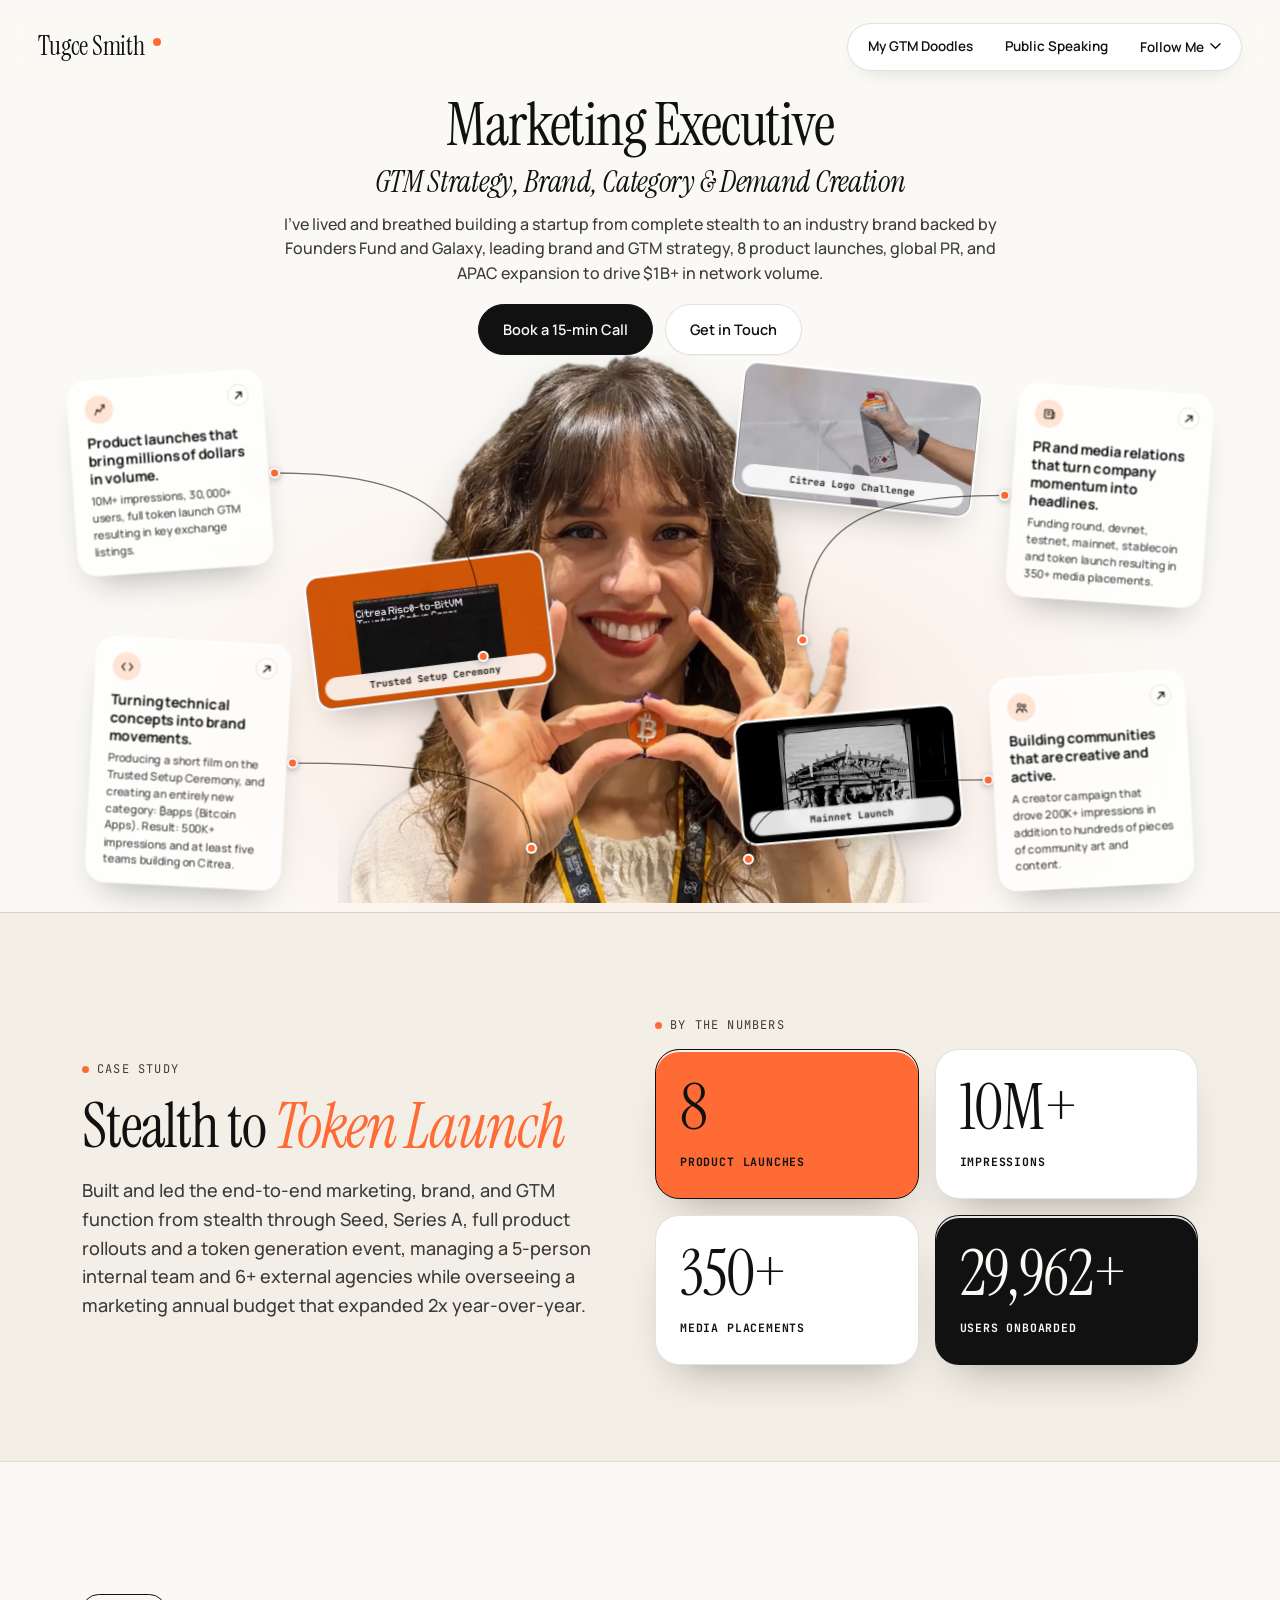
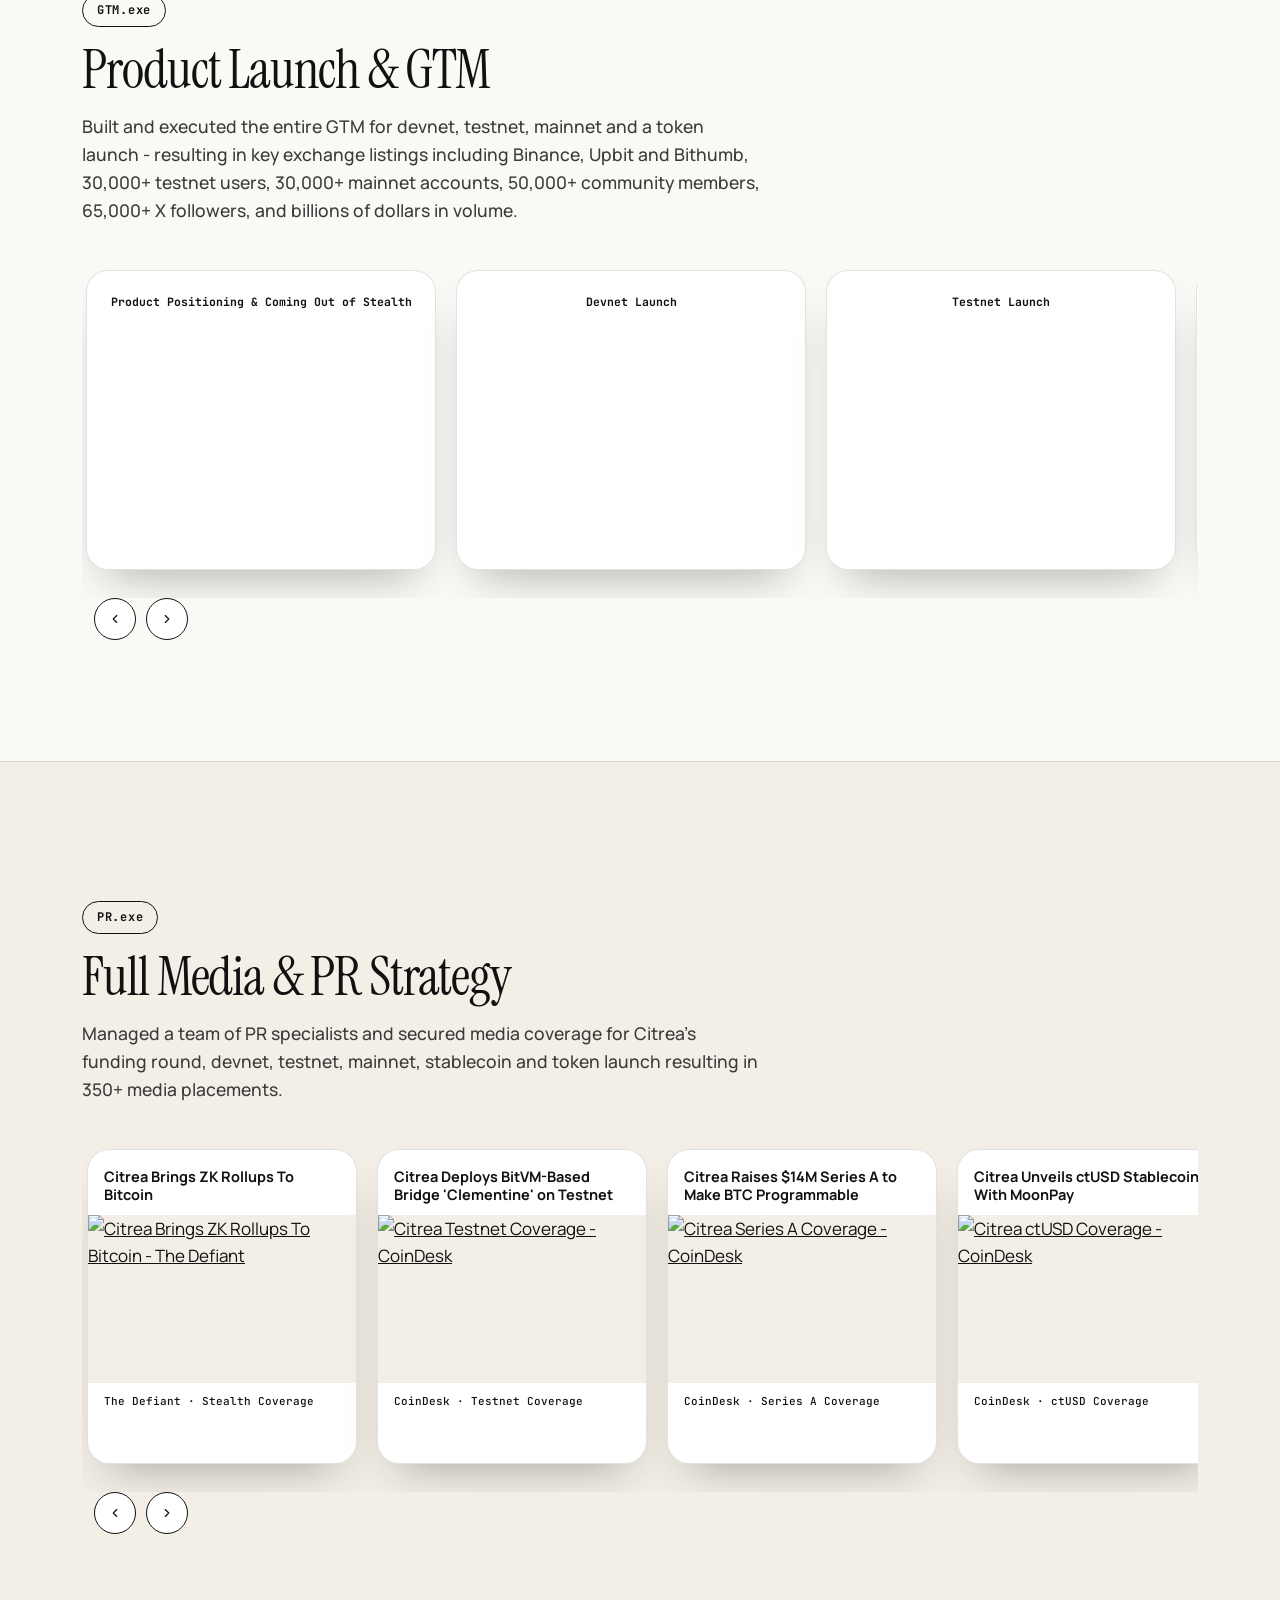
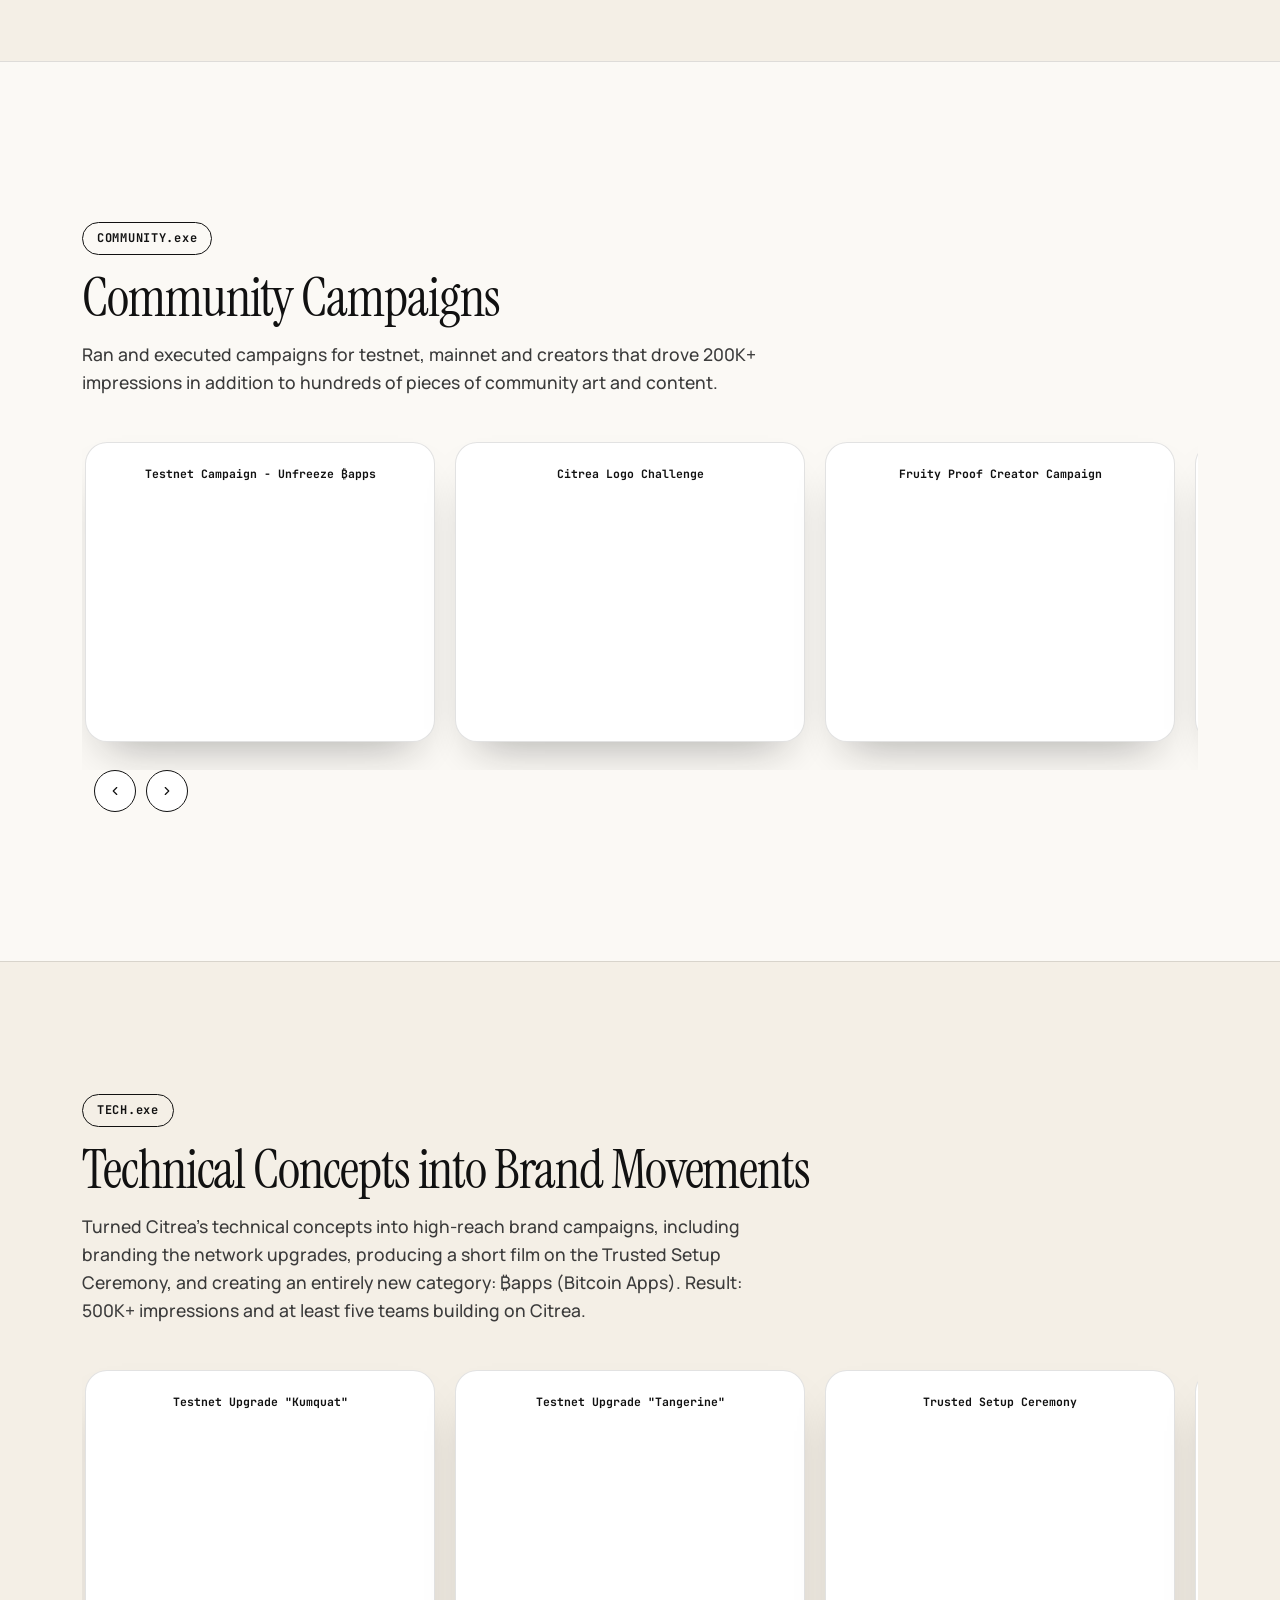
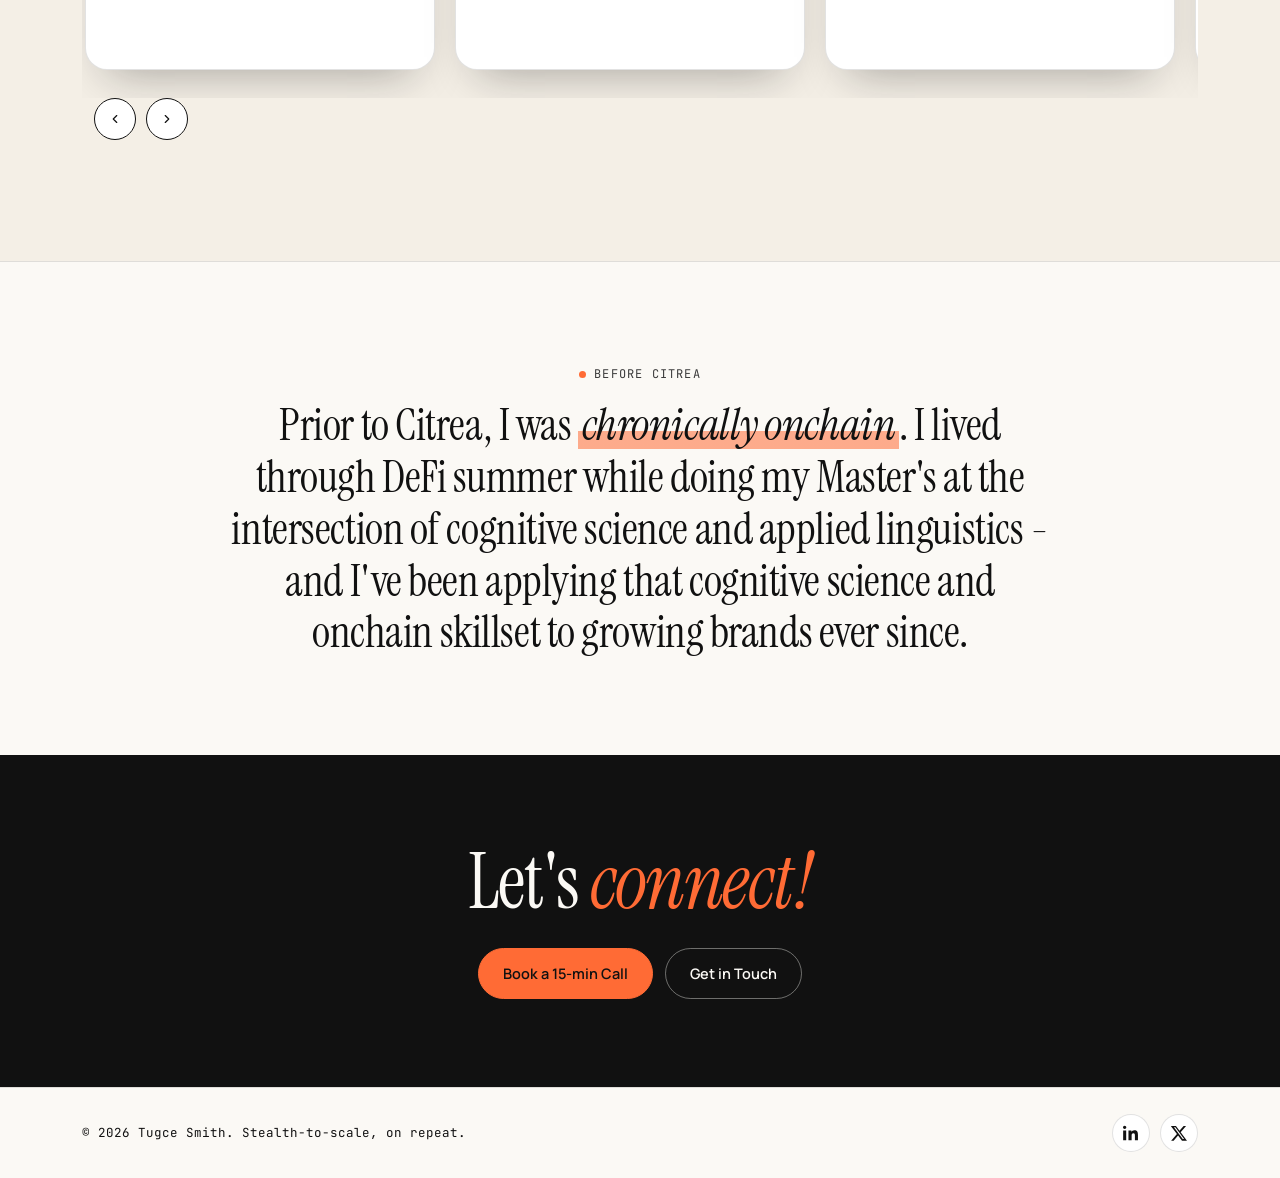
==== index.html @ b4c1a8a0 "Publish portfolio site" ====
<!DOCTYPE html>
<html lang="en" class="snap">
<head>
<meta charset="UTF-8">
<meta name="viewport" content="width=device-width, initial-scale=1.0">
<title>Tugce Smith - Stealth-to-Scale Marketing Executive</title>
<meta name="description" content="Tugce Smith - full-stack marketing executive. GTM, PR, community and content strategy from stealth to token launch.">
<style>
/* ============================================================
   TUGCE SMITH - EDITORIAL v6
   Cream base, black ink, orange accent. Serif display, glass cards.
   ============================================================ */
@import url('https://fonts.googleapis.com/css2?family=Instrument+Serif:ital@0;1&family=Manrope:wght@400;500;600;700;800&family=JetBrains+Mono:wght@400;500;700&display=swap');

:root{
  --cream:#FBF9F5; --sand:#F4EFE6; --paper:#FFFFFF; --ink:#111111; --soft:#3B3B3B;
  --orange:#FF6B35; --peach:#FFE3D3; --hair:rgba(17,17,17,.12);
  --serif:'Instrument Serif','Times New Roman',Georgia,serif;
  --body:'Manrope',sans-serif; --mono:'JetBrains Mono',monospace;
  --ease:cubic-bezier(.22,1,.36,1);
  --glass:rgba(255,255,255,.72);
  --float:0 24px 44px -22px rgba(17,17,17,.35), 0 2px 0 rgba(255,255,255,.9) inset;
  --max:1180px;
}
*,*::before,*::after{ box-sizing:border-box; min-width:0; }
html{ scroll-behavior:smooth; overflow-x:clip; scroll-padding-top:60px; }
html.snap{ scroll-snap-type:y mandatory; }
@media (prefers-reduced-motion:reduce){ html{ scroll-behavior:auto; } html.snap{ scroll-snap-type:none; } }
body{ margin:0; background:var(--cream); color:var(--ink); font-family:var(--body); font-size:17px; line-height:1.6; -webkit-font-smoothing:antialiased; overflow-x:clip; }
img{ max-width:100%; display:block; }
a{ color:inherit; }
.wrap{ max-width:var(--max); margin:0 auto; padding:0 32px; width:100%; }
h1,h2,h3{ font-family:var(--serif); font-weight:400; line-height:1.02; margin:0 0 .4em; letter-spacing:-.02em; }
h2 em, h1 em, h3 em{ font-style:italic; }
.eyebrow{ font-family:var(--mono); font-size:12px; letter-spacing:.1em; text-transform:uppercase; display:inline-flex; align-items:center; gap:8px; margin-bottom:16px; color:var(--soft); }
.eyebrow::before{ content:''; width:7px; height:7px; border-radius:50%; background:var(--orange); }

/* buttons */
.btn{ font-family:var(--body); font-size:14.5px; font-weight:600; text-decoration:none; display:inline-flex; align-items:center; gap:10px; padding:13px 24px; border-radius:100px; border:1px solid var(--ink); cursor:pointer; white-space:nowrap; transition:transform .3s var(--ease), box-shadow .3s var(--ease), background .2s; }
.btn-primary{ background:var(--ink); color:var(--cream); }
.btn-ghost{ background:var(--paper); color:var(--ink); border-color:var(--hair); box-shadow:0 1px 0 rgba(17,17,17,.04); }
.btn:hover{ transform:translateY(-3px); box-shadow:0 14px 24px -12px rgba(17,17,17,.4); }
.btn-primary:hover{ background:var(--orange); color:var(--ink); border-color:var(--ink); }
.btn-row{ display:flex; gap:12px; flex-wrap:wrap; }

/* header */
header.site-header{ position:sticky; top:0; z-index:60; background:rgba(251,249,245,.82); backdrop-filter:blur(14px); -webkit-backdrop-filter:blur(14px); }
.nav{ display:flex; align-items:center; justify-content:space-between; padding:12px 3vw; max-width:none; margin:0 auto; }
.logo{ font-family:var(--serif); font-size:26px; text-decoration:none; letter-spacing:-.01em; display:inline-flex; align-items:center; gap:8px; }
.logo::after{ content:''; width:8px; height:8px; border-radius:50%; background:var(--orange); margin-top:-10px; }
.nav-menu{ display:flex; align-items:center; background:var(--paper); border:1px solid var(--hair); border-radius:100px; padding:4px; box-shadow:0 8px 24px -16px rgba(17,17,17,.3); }
.nav-links{ display:flex; align-items:center; }
.nav-links a, .follow-btn{ font-family:var(--body); font-size:13.5px; font-weight:600; text-decoration:none; color:var(--ink); padding:8px 16px; border-radius:100px; border:0; background:none; white-space:nowrap; cursor:pointer; transition:background .2s; }
.nav-links a:hover, .follow-btn:hover{ background:var(--sand); }
.nav-links a.current{ background:var(--ink); color:var(--cream); }
.follow-wrap{ position:relative; }
.follow-btn{ display:flex; align-items:center; gap:6px; }
.follow-btn svg{ width:11px; height:11px; transition:transform .2s; }
.follow-wrap.open .follow-btn svg{ transform:rotate(180deg); }
.follow-menu{ position:absolute; right:0; top:calc(100% + 12px); background:var(--paper); border:1px solid var(--hair); border-radius:18px; padding:8px; min-width:176px; box-shadow:var(--float); opacity:0; visibility:hidden; transform:translateY(-6px); transition:all .25s var(--ease); }
.follow-wrap.open .follow-menu{ opacity:1; visibility:visible; transform:none; }
.follow-menu a{ display:flex; align-items:center; gap:10px; padding:10px 12px; border-radius:10px; font-size:13.5px; font-weight:600; text-decoration:none; }
.follow-menu a:hover{ background:var(--sand); }
.burger{ display:none; background:none; border:none; cursor:pointer; padding:8px; }
.burger span{ display:block; width:22px; height:2px; background:var(--ink); margin:5px 0; border-radius:2px; }

/* ============================================================
   HERO
   ============================================================ */
.hero{ position:relative; min-height:calc(100vh - 60px); display:flex; flex-direction:column; scroll-snap-align:start; overflow:hidden;
  background:radial-gradient(60% 50% at 50% 78%, rgba(255,107,53,.13), transparent 70%), var(--cream); }
.hero-text{ text-align:center; padding:22px 32px 0; max-width:1100px; margin:0 auto; position:relative; z-index:6; }
.hero h1{ font-size:clamp(38px,4.7vw,66px); margin:0 0 4px; }
.hero h1 em{ display:block; font-style:italic; }
.hero p.bio{ font-size:16px; line-height:1.55; color:var(--soft); max-width:74ch; margin:12px auto 18px; font-weight:500; }
.hero .btn-row{ justify-content:center; }

.stage{ position:relative; flex:1; width:100%; margin:0 auto; height:calc(660px * var(--s, 1)); min-height:0; flex:none; }
.canvas{ position:absolute; left:50%; top:0; width:1440px; height:660px; margin-left:-720px; transform:scale(var(--s,1)); transform-origin:50% 0; }
.figure{ position:absolute; left:357px; top:0; width:726px; height:660px; z-index:3; }
.figure .crop{ position:absolute; inset:0; overflow:hidden; border-radius:0; }
.figure img.cutout{ position:absolute; left:0; top:0; width:100%; height:auto; max-width:none; filter:drop-shadow(0 18px 24px rgba(17,17,17,.16)); }
.lines{ position:absolute; inset:0; width:100%; height:100%; z-index:4; pointer-events:none; overflow:visible; }
.lines path{ fill:none; stroke:rgba(17,17,17,.6); stroke-width:1.6; stroke-dasharray:var(--len,1200); stroke-dashoffset:var(--len,1200); animation:drawLine 1.8s var(--ease) 1s forwards; }
.lines circle{ fill:var(--orange); stroke:#fff; stroke-width:2.5; opacity:0; animation:fadeIn .5s ease 2s forwards; filter:drop-shadow(0 2px 4px rgba(17,17,17,.3)); }
@keyframes drawLine{ to{ stroke-dashoffset:0; } }
@keyframes fadeIn{ to{ opacity:1; } }

/* feature cards */
.fcard{ position:absolute; z-index:5; width:236px; padding:18px 20px 18px; border-radius:24px; background:var(--glass); backdrop-filter:blur(14px); -webkit-backdrop-filter:blur(14px);
  border:1px solid rgba(255,255,255,.9); box-shadow:var(--float); text-decoration:none; color:var(--ink);
  transition:transform .45s var(--ease), box-shadow .3s var(--ease), background .3s; }
.fcard:hover{ transform:translateY(-6px) rotate(0deg) !important; background:#fff; box-shadow:0 30px 50px -22px rgba(17,17,17,.45); }
.fcard .ficon{ width:34px; height:34px; border-radius:50%; background:var(--peach); display:flex; align-items:center; justify-content:center; margin-bottom:12px; }
.fcard .ficon svg{ width:17px; height:17px; }
.fcard h3{ font-family:var(--body); font-size:17px; font-weight:700; line-height:1.28; letter-spacing:-.01em; margin:0 0 6px; }
.fcard p{ font-size:13.5px; line-height:1.5; color:var(--soft); margin:0; font-weight:500; }
.fcard .go{ position:absolute; top:16px; right:16px; width:26px; height:26px; border-radius:50%; border:1px solid var(--hair); display:flex; align-items:center; justify-content:center; transition:background .25s, transform .25s var(--ease); }
.fcard .go svg{ width:11px; height:11px; }
.fcard:hover .go{ background:var(--orange); transform:rotate(45deg); }
.fc1{ left:36px; top:24px; transform:rotate(-4deg); }
.fc2{ left:58px; bottom:20px; transform:rotate(3deg); }
.fc3{ right:36px; top:40px; transform:rotate(4deg); }
.fc4{ right:58px; bottom:20px; transform:rotate(-3deg); }
@keyframes bob{ 0%,100%{ translate:0 0; } 50%{ translate:0 -9px; } }

/* video cards around head */

.vcard{ position:absolute; z-index:6; width:290px; aspect-ratio:16/9; border-radius:18px; overflow:hidden; background:var(--ink);
  border:3px solid #fff; box-shadow:var(--float); }
.vcard video{ width:100%; height:100%; object-fit:cover; display:block; }
.vcard .vlabel{ position:absolute; left:8px; right:8px; bottom:8px; font-family:var(--mono); font-size:11.5px; font-weight:700; letter-spacing:.02em; background:rgba(255,255,255,.88); backdrop-filter:blur(6px); color:var(--ink); padding:5px 9px; border-radius:100px; text-align:center; white-space:nowrap; overflow:hidden; text-overflow:ellipsis; }
.vcard.empty{ background:linear-gradient(150deg,#2a2a2a,#111); }
.vcard.empty::before{ content:''; position:absolute; left:50%; top:42%; width:38px; height:38px; margin:-19px 0 0 -19px; border-radius:50%; border:1.5px solid rgba(255,255,255,.7); background:rgba(255,255,255,.08); }
.vcard.empty::after{ content:''; position:absolute; left:50%; top:42%; margin:-7px 0 0 -4px; border-left:11px solid #fff; border-top:7px solid transparent; border-bottom:7px solid transparent; }
.v1{ left:-35px; top:250px; transform:rotate(-7deg); }
.v2{ left:480px; top:20px; transform:rotate(6deg); }
.v3{ left:480px; top:430px; transform:rotate(-5deg); width:268px; }

.badge{ position:absolute; right:-2%; top:-14%; width:104px; height:104px; z-index:4; animation:spin 26s linear infinite; }
.badge text{ font-family:var(--mono); font-size:9.6px; font-weight:700; letter-spacing:.18em; fill:var(--ink); }
@keyframes spin{ to{ transform:rotate(360deg); } }

.scroll-cue{ position:absolute; bottom:14px; left:50%; transform:translateX(-50%); z-index:8; display:flex; flex-direction:column; align-items:center; gap:2px; pointer-events:none; }
.scroll-cue svg{ width:18px; height:18px; display:block; }
.scroll-cue svg path{ stroke:var(--ink); stroke-width:2.5; }
.scroll-cue svg:nth-child(1){ animation:chev 1.6s ease-in-out infinite; }
.scroll-cue svg:nth-child(2){ animation:chev 1.6s ease-in-out .2s infinite; margin-top:-10px; }
@keyframes chev{ 0%{ opacity:.15; transform:translateY(-3px); } 40%{ opacity:1; transform:none; } 100%{ opacity:.15; transform:translateY(3px); } }
.hero .scroll-cue{ display:none; }

/* ============================================================
   CASE STUDY + NUMBERS
   ============================================================ */
.case-intro{ position:relative; padding:96px 0; background:var(--sand); scroll-snap-align:start; border-top:1px solid var(--hair); }
.case-grid{ display:grid; grid-template-columns:1fr 1.05fr; gap:56px; align-items:center; }
.case-intro h2{ font-size:clamp(36px,4.8vw,64px); margin-bottom:18px; }
.case-intro h2 em{ color:var(--orange); }
.case-intro p{ font-size:18px; font-weight:500; max-width:52ch; margin:0; color:var(--soft); }
.numbers .eyebrow{ margin-bottom:14px; }
.stat-row{ display:grid; grid-template-columns:1fr 1fr; gap:16px; }
.stat-card{ border-radius:24px; padding:26px 24px; background:var(--paper); border:1px solid var(--hair); box-shadow:var(--float); min-height:150px; display:flex; flex-direction:column; justify-content:space-between; transition:transform .4s var(--ease); }
.stat-card:hover{ transform:translateY(-5px); }
.stat-card:nth-child(1){ background:var(--orange); border-color:var(--ink); }
.stat-card:nth-child(4){ background:var(--ink); color:var(--cream); }
.stat-number{ font-family:var(--serif); font-size:clamp(46px,5vw,68px); line-height:1; letter-spacing:-.02em; }
.stat-label{ font-family:var(--mono); font-size:11.5px; font-weight:700; letter-spacing:.07em; text-transform:uppercase; }

/* ============================================================
   SKILL SECTIONS
   ============================================================ */
.skill-section{ position:relative; padding:88px 0 76px; min-height:100vh; display:flex; align-items:center; scroll-snap-align:start; border-top:1px solid var(--hair); }
.skill-section.alt{ background:var(--sand); }
.skill-inner{ display:flex; flex-direction:column; gap:28px; width:100%; align-items:stretch; }
.skill-text{ max-width:760px; }
.stage-tag{ display:inline-block; font-family:var(--mono); font-size:12px; font-weight:700; letter-spacing:.06em; border:1px solid var(--ink); padding:6px 14px; border-radius:100px; margin-bottom:16px; }
.skill-text h3{ font-size:clamp(32px,4.2vw,54px); margin-bottom:14px; }
.skill-text p{ font-size:17.5px; font-weight:500; color:var(--soft); max-width:62ch; margin:0; }

.carousel-wrap{ width:100%; position:relative; }
.carousel{ display:flex; gap:20px; overflow-x:auto; scroll-snap-type:x mandatory; scroll-padding-left:12px; padding:18px 12px 28px; scrollbar-width:none; -ms-overflow-style:none; }
.carousel::-webkit-scrollbar{ display:none; }
.carousel-card{ position:relative; scroll-snap-align:start; flex:0 0 220px; border-radius:22px; background:var(--paper); border:1px solid var(--hair); box-shadow:var(--float); overflow:visible; transition:transform .45s var(--ease), box-shadow .3s; }
.carousel-card:hover{ transform:translateY(-6px); box-shadow:0 30px 50px -22px rgba(17,17,17,.4); }
.tweet-carousel{ align-items:flex-start; }
.tweet-card{ flex:0 0 350px; padding:10px; min-height:300px; }
.tweet-card .twitter-tweet{ margin:0 !important; }
.tweet-card .carousel-caption{ padding:12px 6px 10px; text-align:center; font-weight:700; }
.press-card{ flex:0 0 270px; display:flex; flex-direction:column; overflow:hidden; }
.press-card .carousel-caption{ padding:18px 16px 10px; font-weight:700; font-family:var(--body); font-size:14.5px; line-height:1.3; }
.press-media{ display:block; aspect-ratio:16/10; overflow:hidden; background:var(--sand); }
.press-media img{ width:100%; height:100%; object-fit:cover; transition:transform .5s var(--ease); }
.press-card:hover .press-media img{ transform:scale(1.06); }
.press-source{ padding:10px 16px 16px; font-family:var(--mono); font-size:11px; font-weight:500; }
.carousel-media{ position:relative; aspect-ratio:1/1; overflow:hidden; background:var(--ink); }
.carousel-media video{ width:100%; height:100%; object-fit:cover; display:block; }
.carousel-caption{ padding:16px 14px 8px; font-family:var(--mono); font-size:11.5px; font-weight:700; }
.video-wide{ flex:0 0 350px; padding:10px; }
.video-wide .carousel-media{ aspect-ratio:16/9; border-radius:14px; }
.carousel-nav{ display:flex; gap:10px; padding-left:12px; }
.carousel-nav button{ width:42px; height:42px; border-radius:50%; border:1px solid var(--ink); background:var(--paper); color:var(--ink); cursor:pointer; display:flex; align-items:center; justify-content:center; transition:background .2s, transform .3s var(--ease); }
.carousel-nav button:hover{ background:var(--ink); color:var(--cream); transform:translateY(-2px); }

/* pullquote + CTA */
.pullquote{ padding:96px 0; scroll-snap-align:start; text-align:center; border-top:1px solid var(--hair); }
.pullquote .wrap{ max-width:900px; }
.pullquote p{ font-family:var(--serif); font-size:clamp(26px,3.6vw,44px); line-height:1.18; margin:0; letter-spacing:-.01em; }
.pullquote .highlight{ font-style:italic; background:linear-gradient(transparent 60%, rgba(255,107,53,.55) 60%, rgba(255,107,53,.55) 92%, transparent 92%); padding:0 .08em; }
.final-cta{ background:var(--ink); color:var(--cream); text-align:center; padding:88px 0; scroll-snap-align:start; }
.final-cta h2{ font-size:clamp(40px,6vw,84px); margin-bottom:26px; }
.final-cta h2 em{ color:var(--orange); }
.final-cta .btn-row{ justify-content:center; }
.final-cta .btn-primary{ background:var(--orange); color:var(--ink); border-color:var(--orange); }
.final-cta .btn-primary:hover{ background:var(--cream); }
.final-cta .btn-ghost{ background:transparent; color:var(--cream); border-color:rgba(251,249,245,.4); }
footer{ padding:26px 0; background:var(--cream); border-top:1px solid var(--hair); }
.footer-row{ display:flex; justify-content:space-between; align-items:center; flex-wrap:wrap; gap:12px; }
.footer-row span{ font-family:var(--mono); font-size:12.5px; }
.footer-socials{ display:flex; gap:10px; }
.footer-socials a{ width:38px; height:38px; display:flex; align-items:center; justify-content:center; border:1px solid var(--hair); border-radius:50%; background:var(--paper); transition:background .2s, transform .3s var(--ease); }
.footer-socials a:hover{ background:var(--orange); transform:translateY(-3px); }
.footer-socials svg{ width:16px; height:16px; fill:currentColor; }

/* subpages */
.page-hero{ padding:56px 0 24px; text-align:center; background:radial-gradient(50% 90% at 50% 0%, rgba(255,107,53,.12), transparent 70%); }
.page-hero h1{ font-size:clamp(44px,7vw,92px); margin-bottom:10px; }
.page-hero h1 em{ color:var(--orange); }
.page-hero p{ max-width:54ch; margin:0 auto; font-size:17px; color:var(--soft); font-weight:500; }
.about-body{ padding:16px 0 56px; }
.about-body .intro{ font-size:16.5px; font-weight:500; max-width:68ch; margin:0 auto 22px; text-align:center; color:var(--soft); }
.about-body .btn-row{ justify-content:center; margin-top:6px; }
.doodle-grid{ display:grid; grid-template-columns:repeat(5,1fr); gap:20px; padding:20px 32px 36px; }
.doodle-card{ aspect-ratio:1/1; border-radius:24px; border:1.5px dashed rgba(17,17,17,.35); background:var(--glass); display:flex; flex-direction:column; align-items:center; justify-content:center; gap:12px; text-align:center; padding:14px; box-shadow:var(--float); transition:transform .45s var(--ease), background .3s; }
.doodle-card:nth-child(odd){ transform:rotate(-1.5deg); } .doodle-card:nth-child(even){ transform:rotate(1.5deg); }
.doodle-card:hover{ transform:translateY(-6px) rotate(0); background:#fff; }
.doodle-card svg{ width:34px; height:34px; padding:8px; box-sizing:content-box; background:var(--peach); border-radius:50%; }
.doodle-card span{ font-family:var(--mono); font-size:12px; font-weight:700; }

/* cursor */
@media (pointer:fine) and (prefers-reduced-motion:no-preference){ html, body, *{ cursor:none !important; } }
#btc-glow{ position:fixed; top:0; left:0; width:180px; height:180px; transform:translate(-50%,-50%); pointer-events:none; z-index:9998; opacity:0; background:radial-gradient(circle, rgba(255,107,53,.2) 0%, rgba(255,107,53,0) 70%); transition:opacity .4s; }
#btc-glow.active{ opacity:1; }
#btc-cursor{ position:fixed; top:0; left:0; width:32px; height:32px; transform:translate(-50%,-50%); pointer-events:none; z-index:9999; opacity:0; transition:opacity .2s; }
#btc-cursor.active{ opacity:1; }
.btc-cursor-scale{ width:100%; height:100%; transition:transform .15s; }
#btc-cursor.click .btc-cursor-scale{ transform:scale(.72); }
#btc-cursor.hover .btc-cursor-scale{ transform:scale(1.25); }
.btc-cursor-spin{ display:block; width:100%; height:100%; }
#btc-cursor.hover .btc-cursor-spin{ animation:spin 1.4s linear infinite; }

/* motion */
@keyframes rise{ from{ opacity:0; transform:translateY(24px); } to{ opacity:1; transform:none; } }
@keyframes pop{ from{ opacity:0; scale:.85; } to{ opacity:1; scale:1; } }
.hero h1{ animation:rise 1s var(--ease) .05s both; }
.hero p.bio{ animation:rise 1s var(--ease) .2s both; }
.hero .btn-row{ animation:rise 1s var(--ease) .35s both; }
.figure img.cutout{ animation:rise 1.2s var(--ease) .3s both; }
.fcard, .vcard{ animation:pop .9s var(--ease) both, bob 7s ease-in-out infinite; animation-delay:.9s, 1.8s; }
.fc2{ animation-delay:1.05s, 0s; } .fc3{ animation-delay:1.2s, 0s; } .fc4{ animation-delay:1.35s, 0s; }
.v1{ animation-delay:1.1s, 0s; } .v2{ animation-delay:1.3s, 0s; } .v3{ animation-delay:1.5s, 0s; }
[data-reveal]{ opacity:0; transform:translateY(28px); transition:opacity .9s var(--ease), transform .9s var(--ease); }
[data-reveal].in-view{ opacity:1; transform:none; }
.carousel-wrap .carousel-card{ opacity:0; translate:0 28px; transition:opacity .6s ease, translate .7s var(--ease), transform .45s var(--ease), box-shadow .3s; }
.carousel-wrap.in-view .carousel-card{ opacity:1; translate:0 0; }
.carousel-wrap.in-view .carousel-card:nth-child(2){ transition-delay:.1s; }
.carousel-wrap.in-view .carousel-card:nth-child(3){ transition-delay:.2s; }
.carousel-wrap.in-view .carousel-card:nth-child(4){ transition-delay:.3s; }
.stat-row .stat-card, .doodle-grid .doodle-card{ opacity:0; translate:0 26px; transition:opacity .6s, translate .7s var(--ease), transform .45s var(--ease), background .3s; }
.stat-row.in-view .stat-card, .doodle-grid.in-view .doodle-card{ opacity:1; translate:0 0; }
.stat-row.in-view .stat-card:nth-child(2), .doodle-grid.in-view .doodle-card:nth-child(2){ transition-delay:.1s; }
.stat-row.in-view .stat-card:nth-child(3), .doodle-grid.in-view .doodle-card:nth-child(3){ transition-delay:.2s; }
.stat-row.in-view .stat-card:nth-child(4), .doodle-grid.in-view .doodle-card:nth-child(4){ transition-delay:.3s; }
.doodle-grid.in-view .doodle-card:nth-child(5){ transition-delay:.4s; }
@media (prefers-reduced-motion:reduce){
  *,*::before,*::after{ animation:none !important; transition:none !important; }
  [data-reveal], .carousel-wrap .carousel-card, .stat-row .stat-card, .doodle-grid .doodle-card, .fcard, .vcard, .lines circle{ opacity:1; translate:none; }
  .lines path{ stroke-dashoffset:0; }
}

/* responsive */
@media (max-width:980px){
  .case-grid{ grid-template-columns:1fr; gap:36px; }
  .doodle-grid{ grid-template-columns:repeat(3,1fr); }
}
@media (max-width:1099px){
  .hero{ min-height:0; }
  .canvas{ position:static; display:contents; width:auto; height:auto; margin:0; transform:none; }
  .hero-text{ padding:22px 24px 0; }
  .stage{ display:grid; grid-template-columns:1fr 1fr; gap:12px; align-items:start; height:auto; padding:28px 4vw 0; max-width:760px; margin:0 auto; }
  .fcard{ position:relative; inset:auto !important; width:auto; transform:none !important; animation:none; opacity:1; padding:14px 15px; }
  .fcard .ficon{ width:28px; height:28px; margin-bottom:8px; } .fcard .ficon svg{ width:14px; height:14px; }
  .fcard h3{ font-size:14px; padding-right:30px; } .fcard p{ font-size:11.8px; }
  .fcard .go{ width:24px; height:24px; top:12px; right:12px; }
  .fc1{ grid-column:1; grid-row:1; } .fc3{ grid-column:2; grid-row:1; } .fc2{ grid-column:1; grid-row:2; } .fc4{ grid-column:2; grid-row:2; }
  .figure{ position:relative; left:auto; top:auto; grid-column:1 / -1; grid-row:3; justify-self:center; width:min(560px,88vw); height:auto; aspect-ratio:1.1/1; margin-top:64px; }
  .vcard{ width:34% !important; }
  .v1{ left:-12%; top:22%; } .v2{ left:auto; right:-12%; top:2%; } .v3{ left:auto; right:-6%; top:62%; }
  .fcard{ width:auto !important; }
  .lines{ inset:0; }
  .badge{ display:none; }
}
@media (max-width:720px){
  .nav-menu{ display:none; }
  .nav-menu.open{ display:flex; flex-direction:column; align-items:stretch; gap:4px; position:absolute; top:100%; left:16px; right:16px; border-radius:22px; padding:10px; }
  .nav-menu.open .nav-links{ flex-direction:column; align-items:stretch; }
  .nav-menu.open .follow-menu{ position:static; box-shadow:none; opacity:1; visibility:visible; transform:none; display:none; border:0; }
  .nav-menu.open .follow-wrap.open .follow-menu{ display:flex; flex-direction:column; }
  .burger{ display:block; }
  .nav{ padding:10px 20px; }
  .wrap{ padding:0 20px; }
  .hero-text{ padding:26px 20px 0; }
  .skill-section{ min-height:0; }
  .tweet-card, .video-wide{ flex-basis:min(310px,82vw); }
  .stage{ padding:24px 14px 0; gap:10px; }
  .fcard{ padding:12px 12px; border-radius:18px; } .fcard h3{ font-size:12.5px; padding-right:24px; } .fcard p{ font-size:10.5px; line-height:1.45; }
  .fcard .ficon{ display:none; } .fcard .go{ width:20px; height:20px; top:10px; right:10px; } .fcard .go svg{ width:9px; height:9px; }
  .vcard{ border-width:2px; border-radius:12px; } .vcard .vlabel{ font-size:8px; padding:3px 6px; left:5px; right:5px; bottom:5px; }
  .figure{ margin-top:70px; }
  .press-card{ flex-basis:min(250px,76vw); }
  .doodle-grid{ padding:18px 20px 30px; gap:16px; }
  .scroll-cue{ display:none; }
  .stat-row{ gap:12px; } .stat-card{ padding:20px 18px; min-height:130px; }
}
@media (max-width:480px){ .doodle-grid{ grid-template-columns:repeat(2,1fr); } }

/* ---- v10: headline, talks, doodles gallery ---- */
.hero h1 em{ font-size:.5em; line-height:1.15; margin-top:10px; letter-spacing:-.01em; }
.doodle-grid{ grid-template-columns:repeat(6,1fr); gap:20px; align-items:stretch; }
.doodle-card{ aspect-ratio:auto; min-height:130px; grid-column:span 3; }
.doodle-card.ph{ flex-direction:row; gap:14px; padding:18px; }
.doodle-card.has-img, .doodle-card.talk-card{ grid-column:span 2; }
.doodle-card.has-img{ padding:12px 12px 14px; border-style:solid; border-width:1px; border-color:var(--hair); background:var(--paper); text-decoration:none; color:var(--ink); justify-content:flex-start; gap:10px; }
.doodle-img{ width:100%; aspect-ratio:16/10; background:#fff; border-radius:14px; overflow:hidden; border:1px solid var(--hair); display:flex; align-items:center; justify-content:center; }
.doodle-img img{ width:100%; height:100%; object-fit:contain; }
.doodle-card.has-img span{ font-family:var(--body); font-size:14px; font-weight:700; }
.doodle-card.has-img:hover .doodle-img{ border-color:var(--ink); }
.doodle-card.talk-card{ align-items:flex-start; justify-content:flex-start; text-align:left; padding:22px 22px 20px; gap:8px; border-style:solid; border-width:1px; border-color:var(--hair); background:var(--paper); min-height:230px; }
.talk-meta{ font-family:var(--mono); font-size:11.5px; font-weight:700; letter-spacing:.06em; text-transform:uppercase; color:var(--soft); }
.talk-card h3{ font-family:var(--serif); font-size:34px; line-height:1.05; margin:0; }
.talk-title{ font-size:15px; font-weight:500; color:var(--soft); margin:0; line-height:1.4; }
.talk-links{ display:flex; flex-wrap:wrap; gap:8px; margin-top:auto; padding-top:10px; }
.pill{ display:inline-flex; align-items:center; gap:7px; font-family:var(--body); font-size:13px; font-weight:600; text-decoration:none; color:var(--ink); background:var(--peach); border:1px solid var(--ink); border-radius:100px; padding:8px 14px; transition:background .2s, transform .3s var(--ease); }
.pill svg{ width:10px; height:10px; }
.pill:hover{ background:var(--orange); transform:translateY(-2px); }
.doodle-card.talk-card, .doodle-card.has-img, .doodle-card.ph{ transform:none; }
.doodle-card.has-img:hover, .doodle-card.talk-card:hover, .doodle-card.ph:hover{ transform:translateY(-5px); }
.doodle-card.has-img, .doodle-card.talk-card{ cursor:pointer; }
.doodle-card.talk-card{ cursor:default; }
.lightbox{ position:fixed; inset:0; z-index:200; background:rgba(17,17,17,.9); display:flex; align-items:center; justify-content:center; padding:4vh 3vw; }
.lightbox[hidden]{ display:none; }
.lb-scroll{ max-width:100%; max-height:100%; overflow:auto; border-radius:14px; background:#fff; }
.lb-scroll img{ display:block; max-width:94vw; max-height:88vh; width:auto; height:auto; cursor:zoom-in; }
.lb-scroll img.zoom{ max-width:none; max-height:none; width:200vw; cursor:zoom-out; }
.lb-close{ position:absolute; top:14px; right:18px; width:44px; height:44px; border-radius:50%; border:1px solid rgba(255,255,255,.5); background:rgba(255,255,255,.1); color:#fff; font-size:28px; line-height:1; cursor:pointer; }
@media (max-width:980px){
  .doodle-grid{ grid-template-columns:repeat(2,1fr); }
  .doodle-card.has-img, .doodle-card.talk-card{ grid-column:span 2; }
  .doodle-card.ph{ grid-column:span 1; flex-direction:column; text-align:center; }
  .talk-card h3{ font-size:30px; }
}
@media (max-width:480px){ .doodle-grid{ grid-template-columns:repeat(2,1fr); } }
.talk-card{ grid-column:span 3 !important; }
.doodle-card.ph{ grid-column:span 6; }
@media (max-width:980px){ .talk-card{ grid-column:span 2 !important; } .doodle-card.ph{ grid-column:span 2; } }

</style>
</head>
<body>

<header class="site-header">
  <nav class="nav">
    <a href="index.html" class="logo">Tugce Smith</a>
    <button class="burger" aria-label="Toggle menu"><span></span><span></span><span></span></button>
    <div class="nav-menu">
      <div class="nav-links">
        <a href="doodles.html">My GTM Doodles</a>
        <a href="speaking.html">Public Speaking</a>
      </div>
      <div class="follow-wrap">
        <button class="follow-btn">Follow Me
          <svg viewBox="0 0 12 8" fill="none"><path d="M1 1L6 6L11 1" stroke="currentColor" stroke-width="1.5" stroke-linecap="round"/></svg>
        </button>
        <div class="follow-menu">
          <a href="https://linkedin.com/in/tugcesmith" target="_blank" rel="noopener">
            <svg viewBox="0 0 24 24" fill="currentColor" width="14" height="14"><path d="M4.98 3.5C4.98 4.88 3.86 6 2.5 6S0 4.88 0 3.5 1.12 1 2.5 1 4.98 2.12 4.98 3.5zM.22 8.24H4.8V23H.22V8.24zM8.2 8.24h4.38v2.02h.06c.61-1.15 2.1-2.37 4.32-2.37 4.62 0 5.47 3.04 5.47 6.99V23h-4.57v-6.86c0-1.64-.03-3.74-2.28-3.74-2.29 0-2.64 1.79-2.64 3.62V23H8.2V8.24z"/></svg>
            LinkedIn
          </a>
          <a href="https://x.com/tugcesmith" target="_blank" rel="noopener">
            <svg viewBox="0 0 24 24" fill="currentColor" width="14" height="14"><path d="M18.9 1.5h3.7l-8.1 9.3 9.5 12.7h-7.5l-5.9-7.7-6.7 7.7H0.2l8.7-10-9.1-12h7.6l5.3 7.1 6.2-7.1zm-1.3 19.5h2L6.5 3.4h-2.1l13.2 17.6z"/></svg>
            X / Twitter
          </a>
        </div>
      </div>
    </div>
  </nav>
</header>

<section class="hero" id="top">
  <div class="hero-text">
    <h1>Marketing Executive <em>GTM Strategy, Brand, Category &amp; Demand Creation</em></h1>
    <p class="bio">I've lived and breathed building a startup from complete stealth to an industry brand backed by Founders Fund and Galaxy, leading brand and GTM strategy, 8 product launches, global PR, and APAC expansion to drive $1B+ in network volume.</p>
    <div class="btn-row">
      <a class="btn btn-primary" href="https://calendly.com/tugcesmith/30min" target="_blank" rel="noopener">Book a 15-min Call</a>
      <a class="btn btn-ghost" href="https://t.me/tugcesmith" target="_blank" rel="noopener">Get in Touch</a>
    </div>
  </div>
  <div class="stage">
   <div class="canvas">
    <svg class="lines" aria-hidden="true"></svg>
    <a class="fcard fc1" href="#gtm" data-to=".24,.55"><span class="ficon"><svg viewBox="0 0 24 24" fill="none" stroke="#111" stroke-width="1.8" stroke-linecap="round" stroke-linejoin="round"><path d="M4 20l4-9 4 4 8-11"/><path d="M15 4h5v5"/></svg></span><span class="go"><svg viewBox="0 0 12 12" fill="none" stroke="#111" stroke-width="1.6" stroke-linecap="round" stroke-linejoin="round"><path d="M2 10L10 2M4 2h6v6"/></svg></span><h3>Product launches that bring millions of dollars in volume.</h3><p>10M+ impressions, 30,000+ users, full token launch GTM resulting in key exchange listings.</p></a><a class="fcard fc2" href="#tech" data-to=".32,.90"><span class="ficon"><svg viewBox="0 0 24 24" fill="none" stroke="#111" stroke-width="1.8" stroke-linecap="round" stroke-linejoin="round"><path d="M8 6l-5 6 5 6M16 6l5 6-5 6"/></svg></span><span class="go"><svg viewBox="0 0 12 12" fill="none" stroke="#111" stroke-width="1.6" stroke-linecap="round" stroke-linejoin="round"><path d="M2 10L10 2M4 2h6v6"/></svg></span><h3>Turning technical concepts into brand movements.</h3><p>Producing a short film on the Trusted Setup Ceremony, and creating an entirely new category: &#8383;apps (Bitcoin Apps). Result: 500K+ impressions and at least five teams building on Citrea.</p></a><a class="fcard fc3" href="#pr" data-to=".77,.52"><span class="ficon"><svg viewBox="0 0 24 24" fill="none" stroke="#111" stroke-width="1.8" stroke-linecap="round" stroke-linejoin="round"><path d="M4 5h13v14H6a2 2 0 01-2-2V5z"/><path d="M17 9h3v8a2 2 0 01-2 2M8 9h5M8 13h5"/></svg></span><span class="go"><svg viewBox="0 0 12 12" fill="none" stroke="#111" stroke-width="1.6" stroke-linecap="round" stroke-linejoin="round"><path d="M2 10L10 2M4 2h6v6"/></svg></span><h3>PR and media relations that turn company momentum into headlines.</h3><p>Funding round, devnet, testnet, mainnet, stablecoin and token launch resulting in 350+ media placements.</p></a><a class="fcard fc4" href="#community" data-to=".68,.92"><span class="ficon"><svg viewBox="0 0 24 24" fill="none" stroke="#111" stroke-width="1.8" stroke-linecap="round" stroke-linejoin="round"><circle cx="8" cy="8" r="3"/><circle cx="16" cy="9" r="2.5"/><path d="M3 20c0-3.5 2.5-5.5 5-5.5s5 2 5 5.5M14 15c3-.5 6 1 6 4.5"/></svg></span><span class="go"><svg viewBox="0 0 12 12" fill="none" stroke="#111" stroke-width="1.6" stroke-linecap="round" stroke-linejoin="round"><path d="M2 10L10 2M4 2h6v6"/></svg></span><h3>Building communities that are creative and active.</h3><p>A creator campaign that drove 200K+ impressions in addition to hundreds of pieces of community art and content.</p></a>
    <div class="figure">
      <div class="crop"><img class="cutout" src="[data-uri]" alt="Tugce Smith holding a bitcoin token between her hands"></div>
      <div class="vcard v1"><video muted loop autoplay playsinline data-src="[data-uri]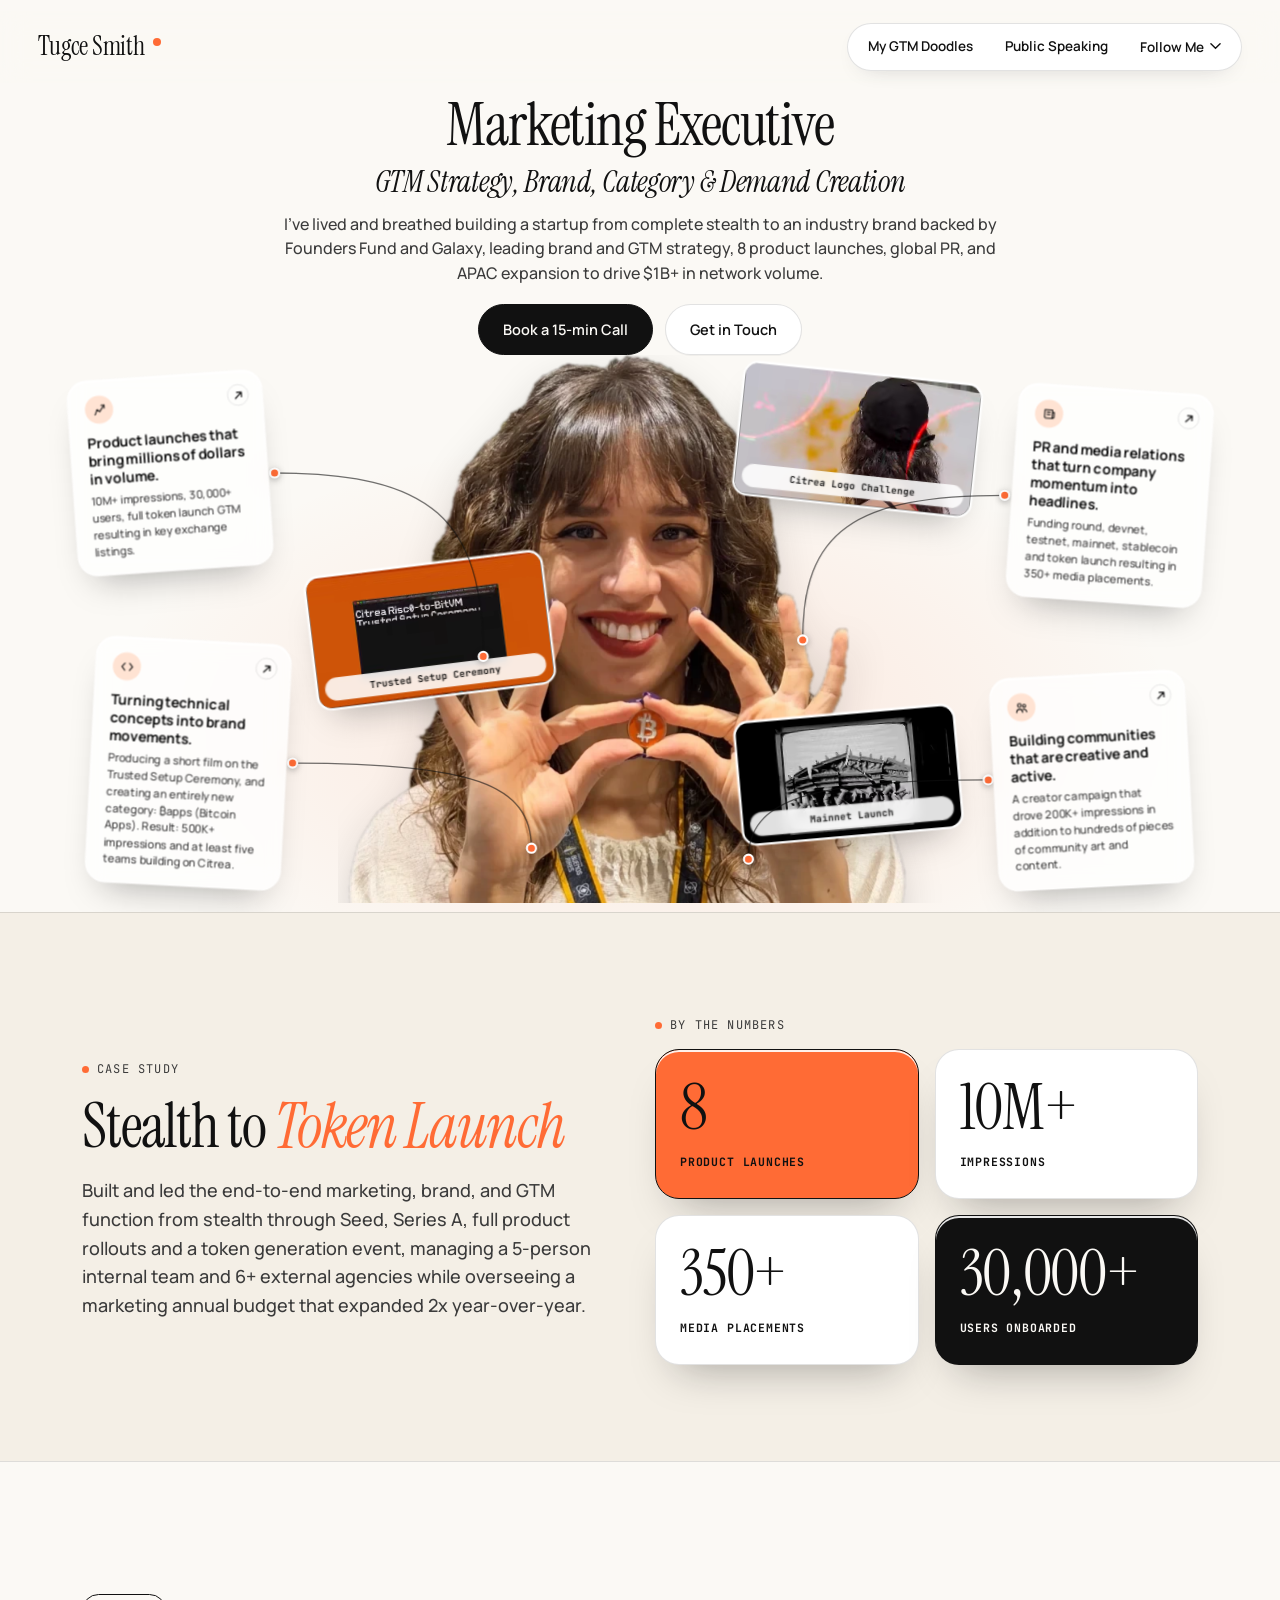
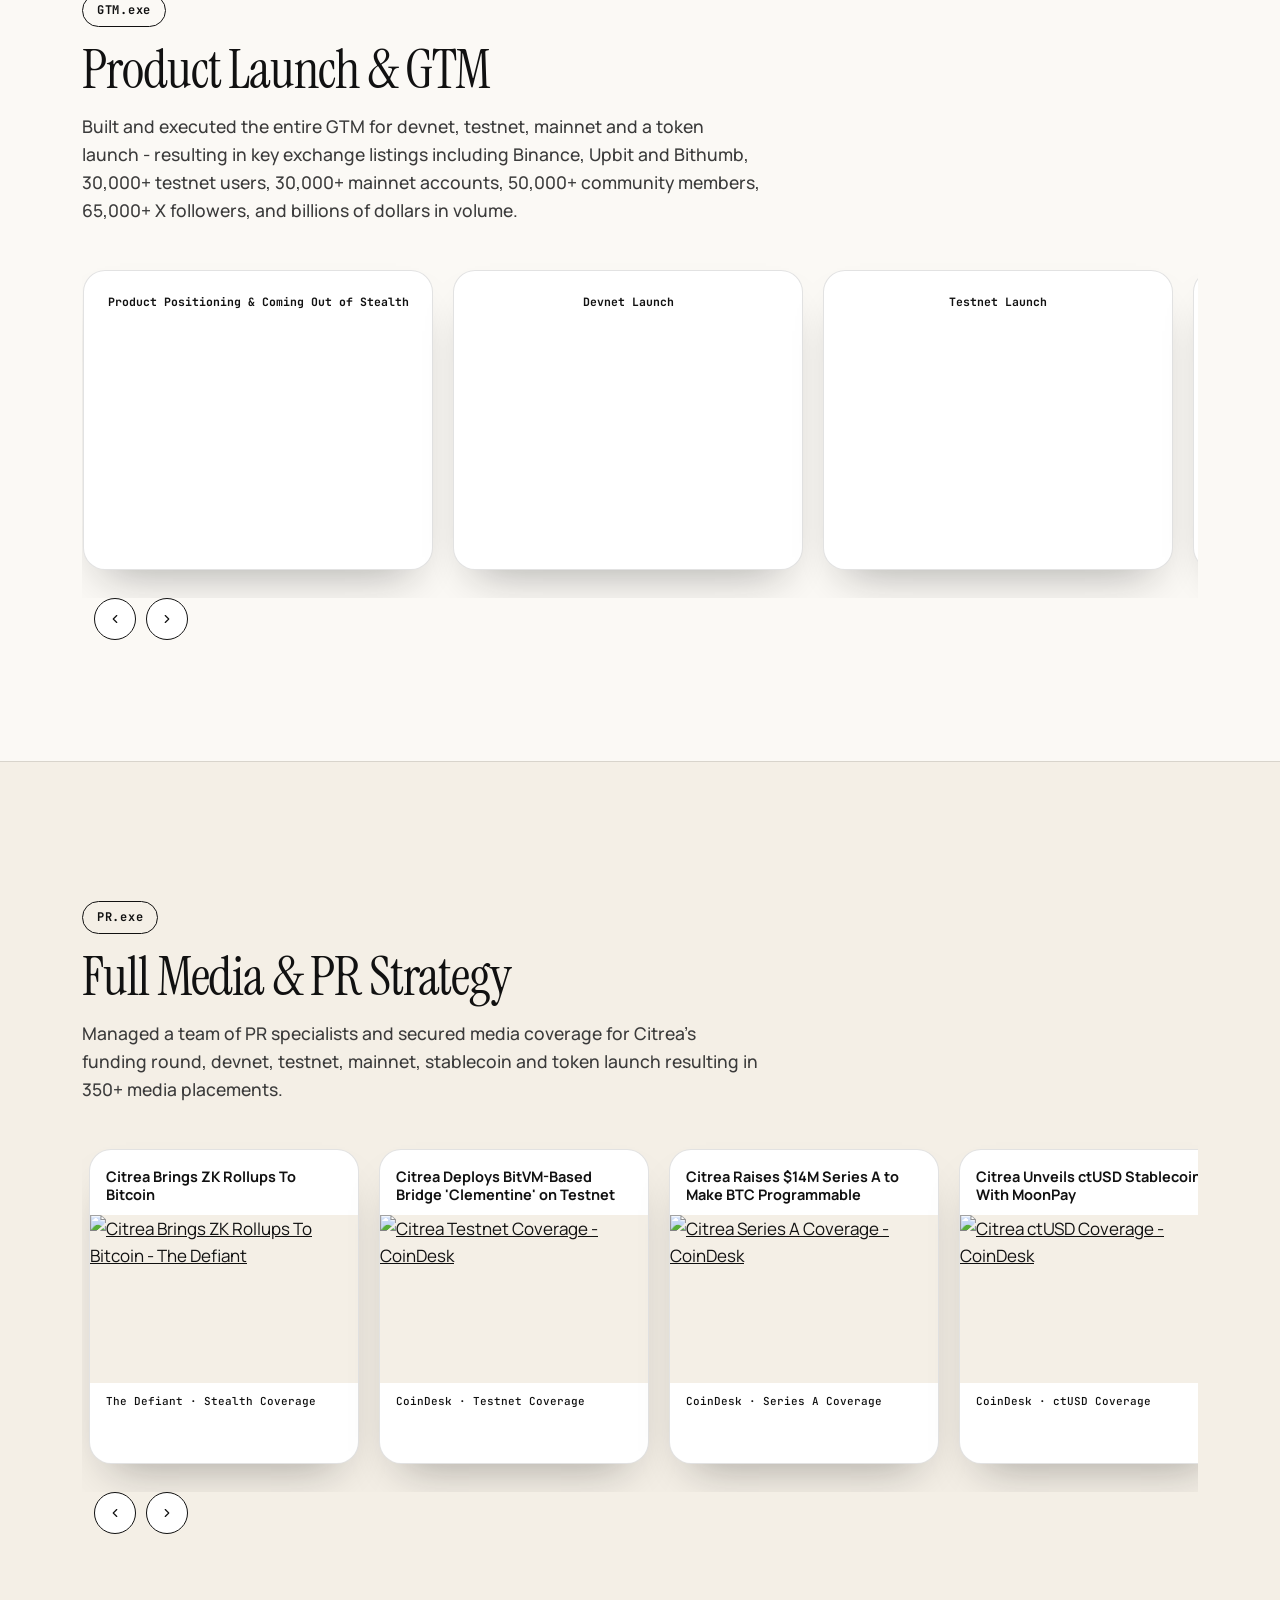
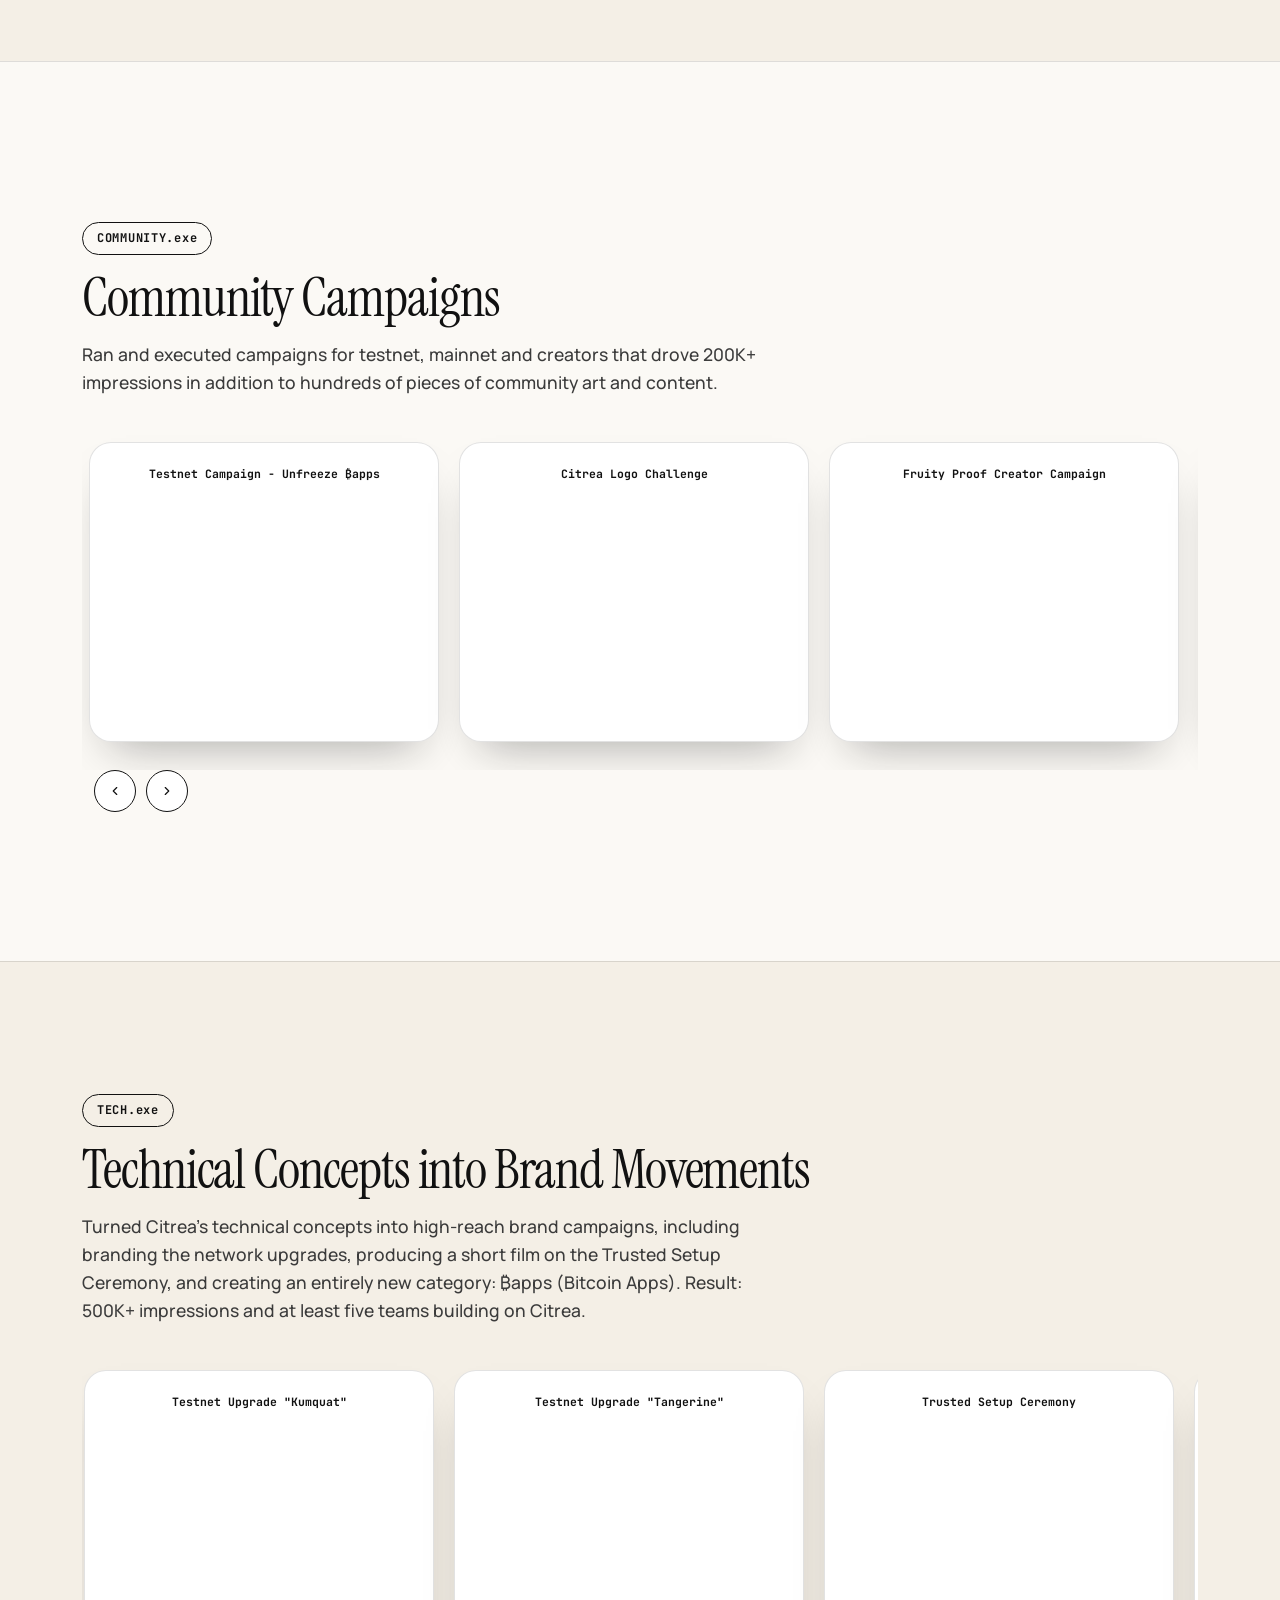
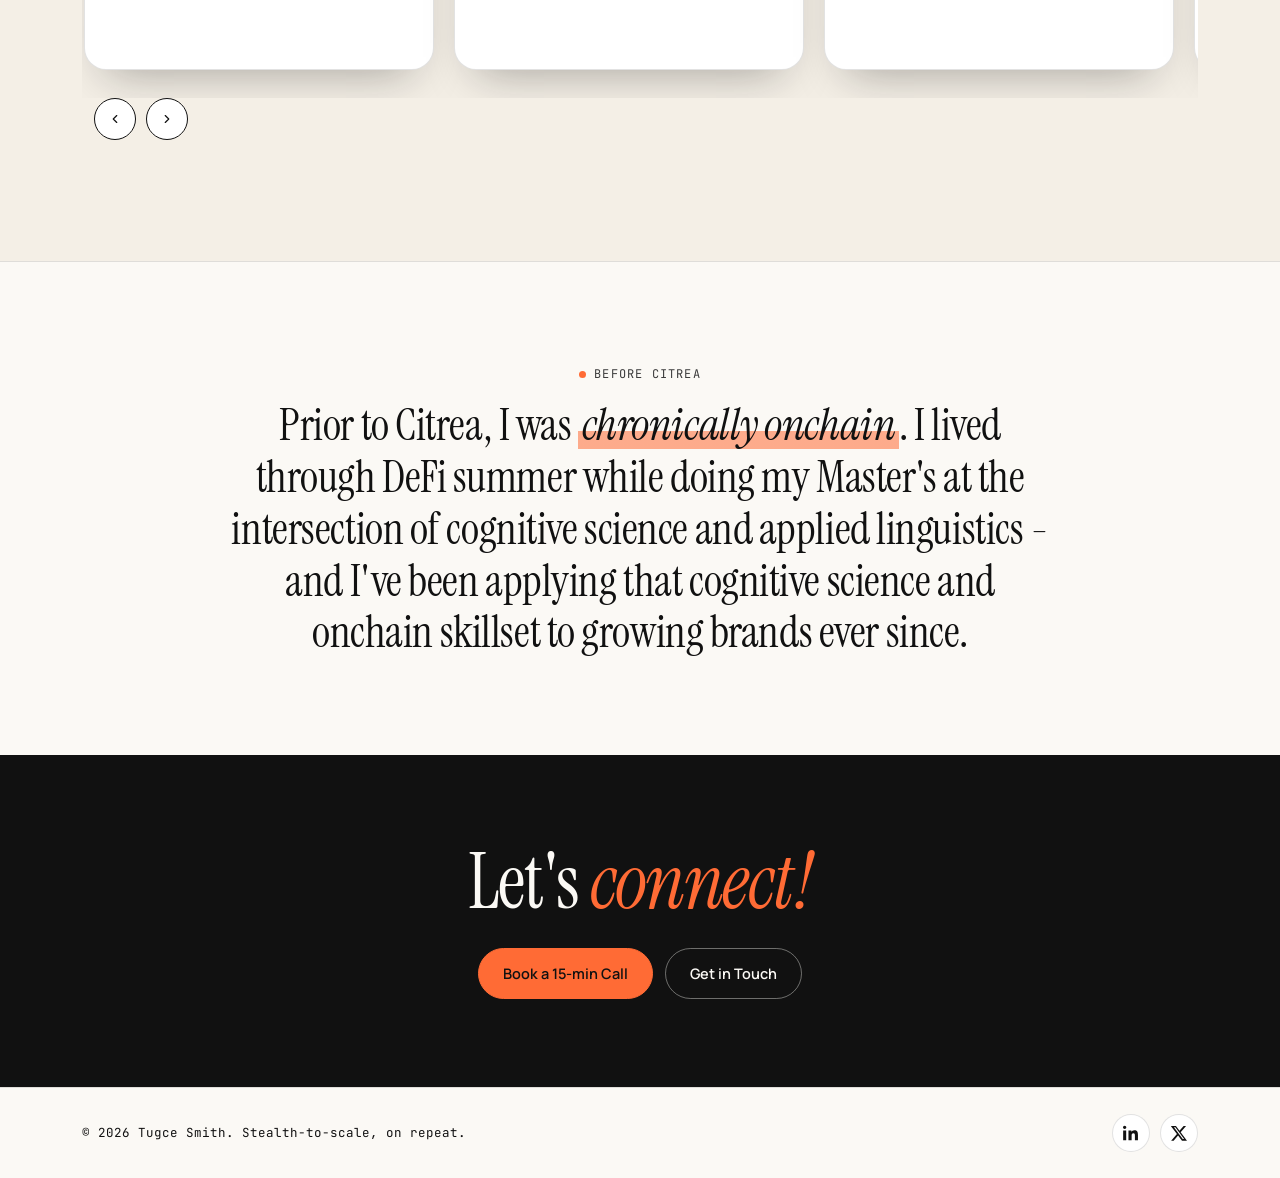
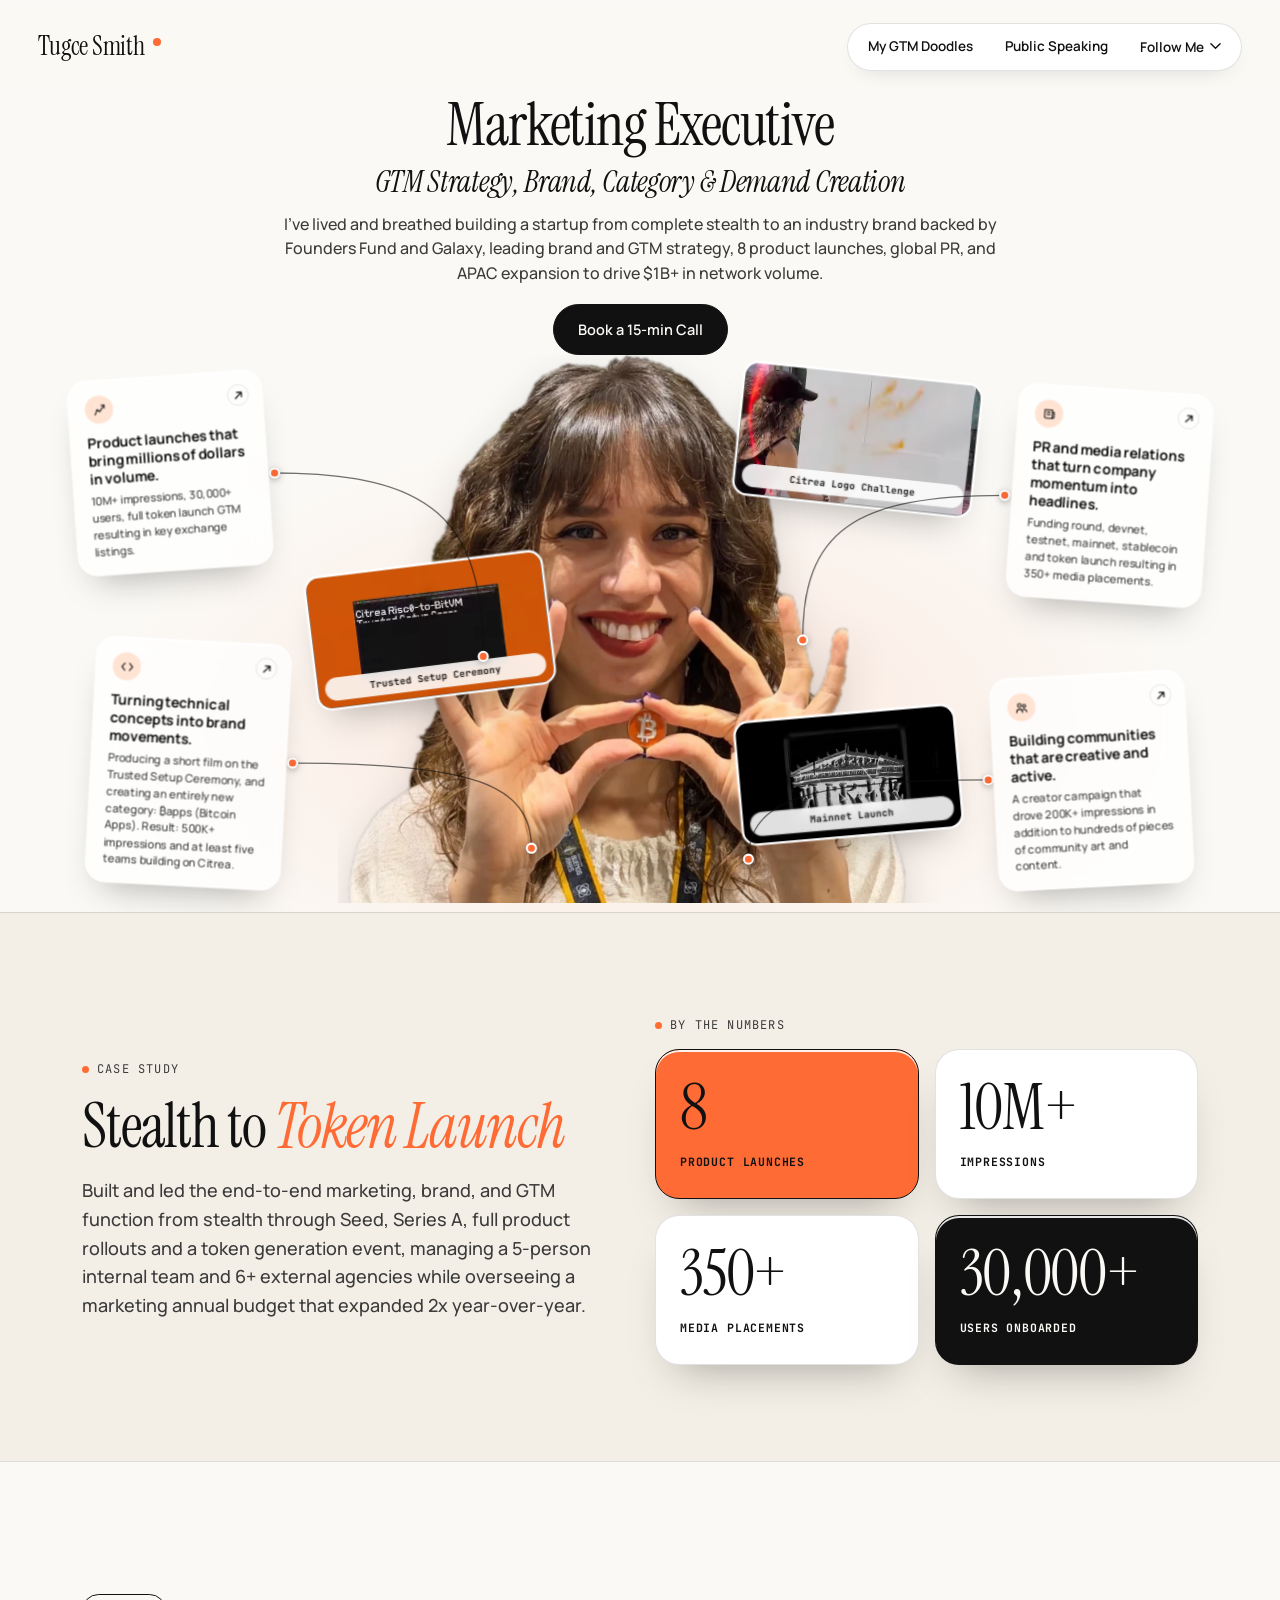
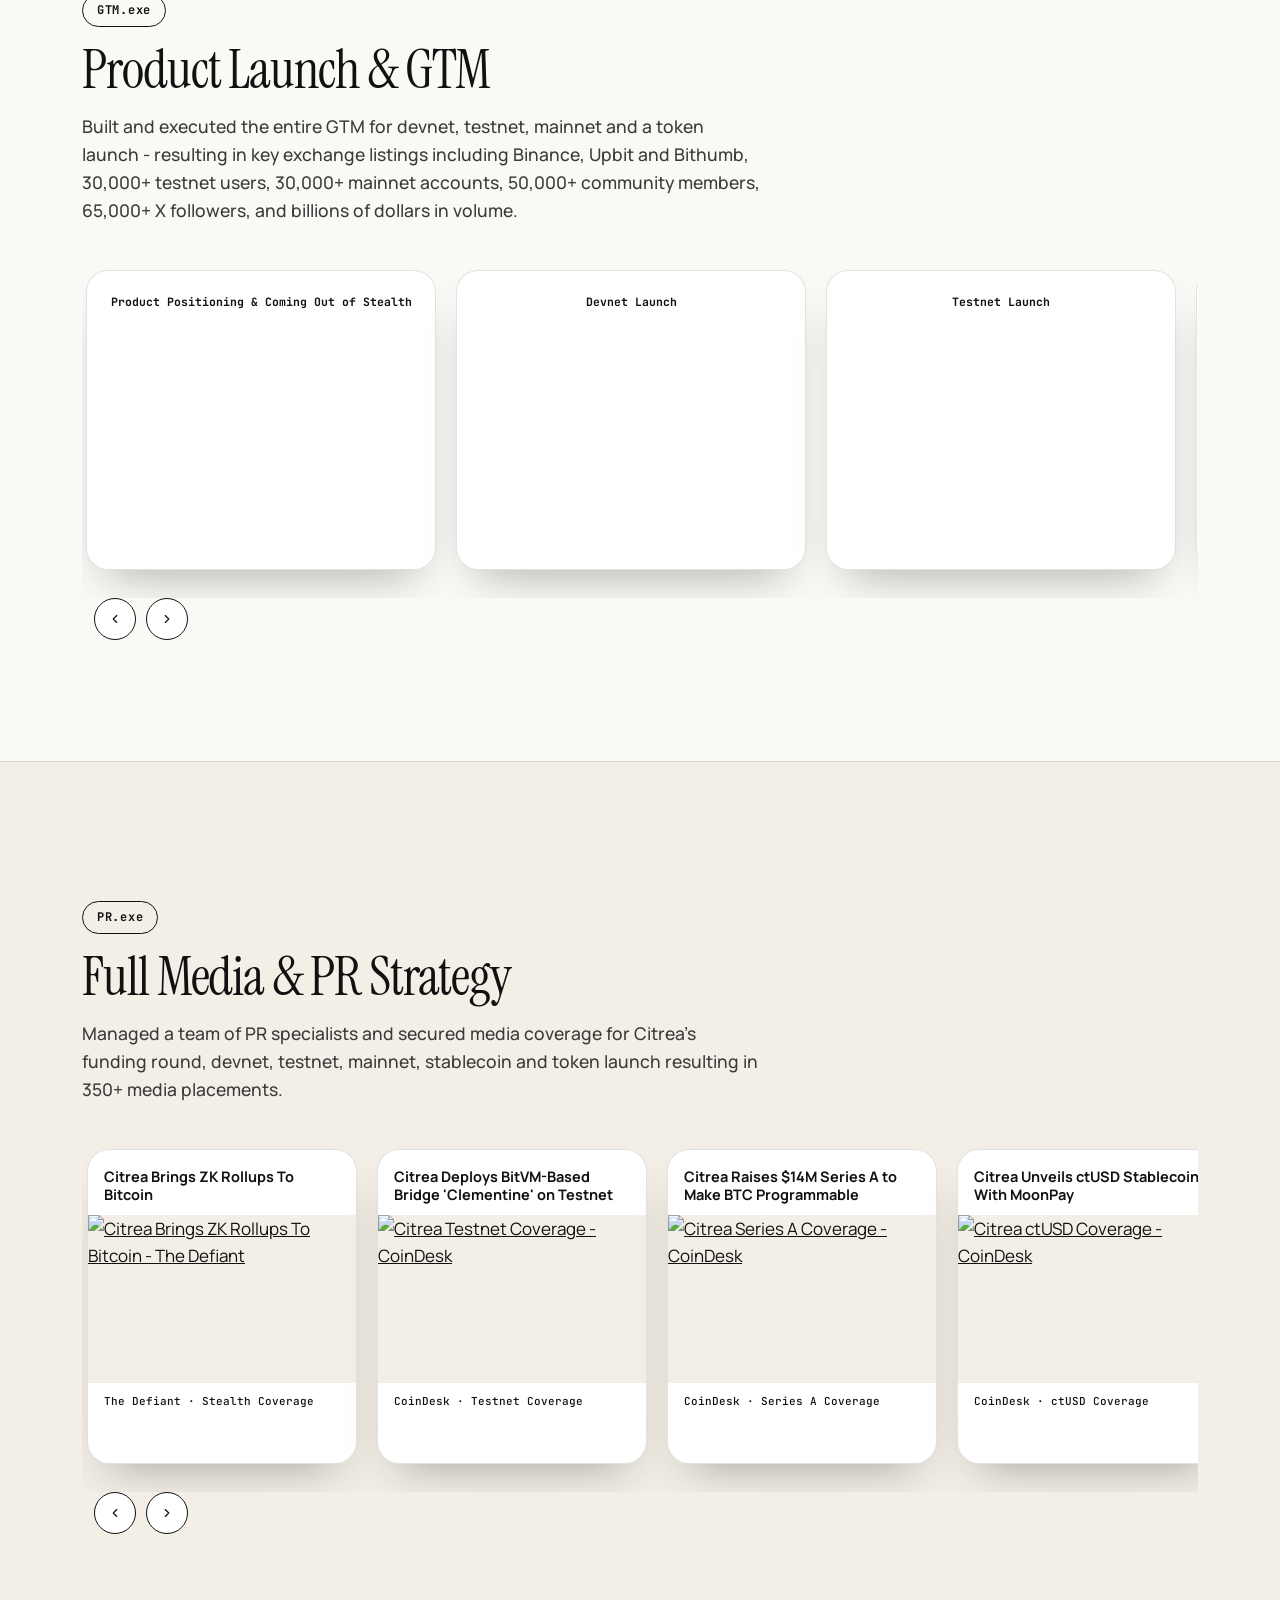
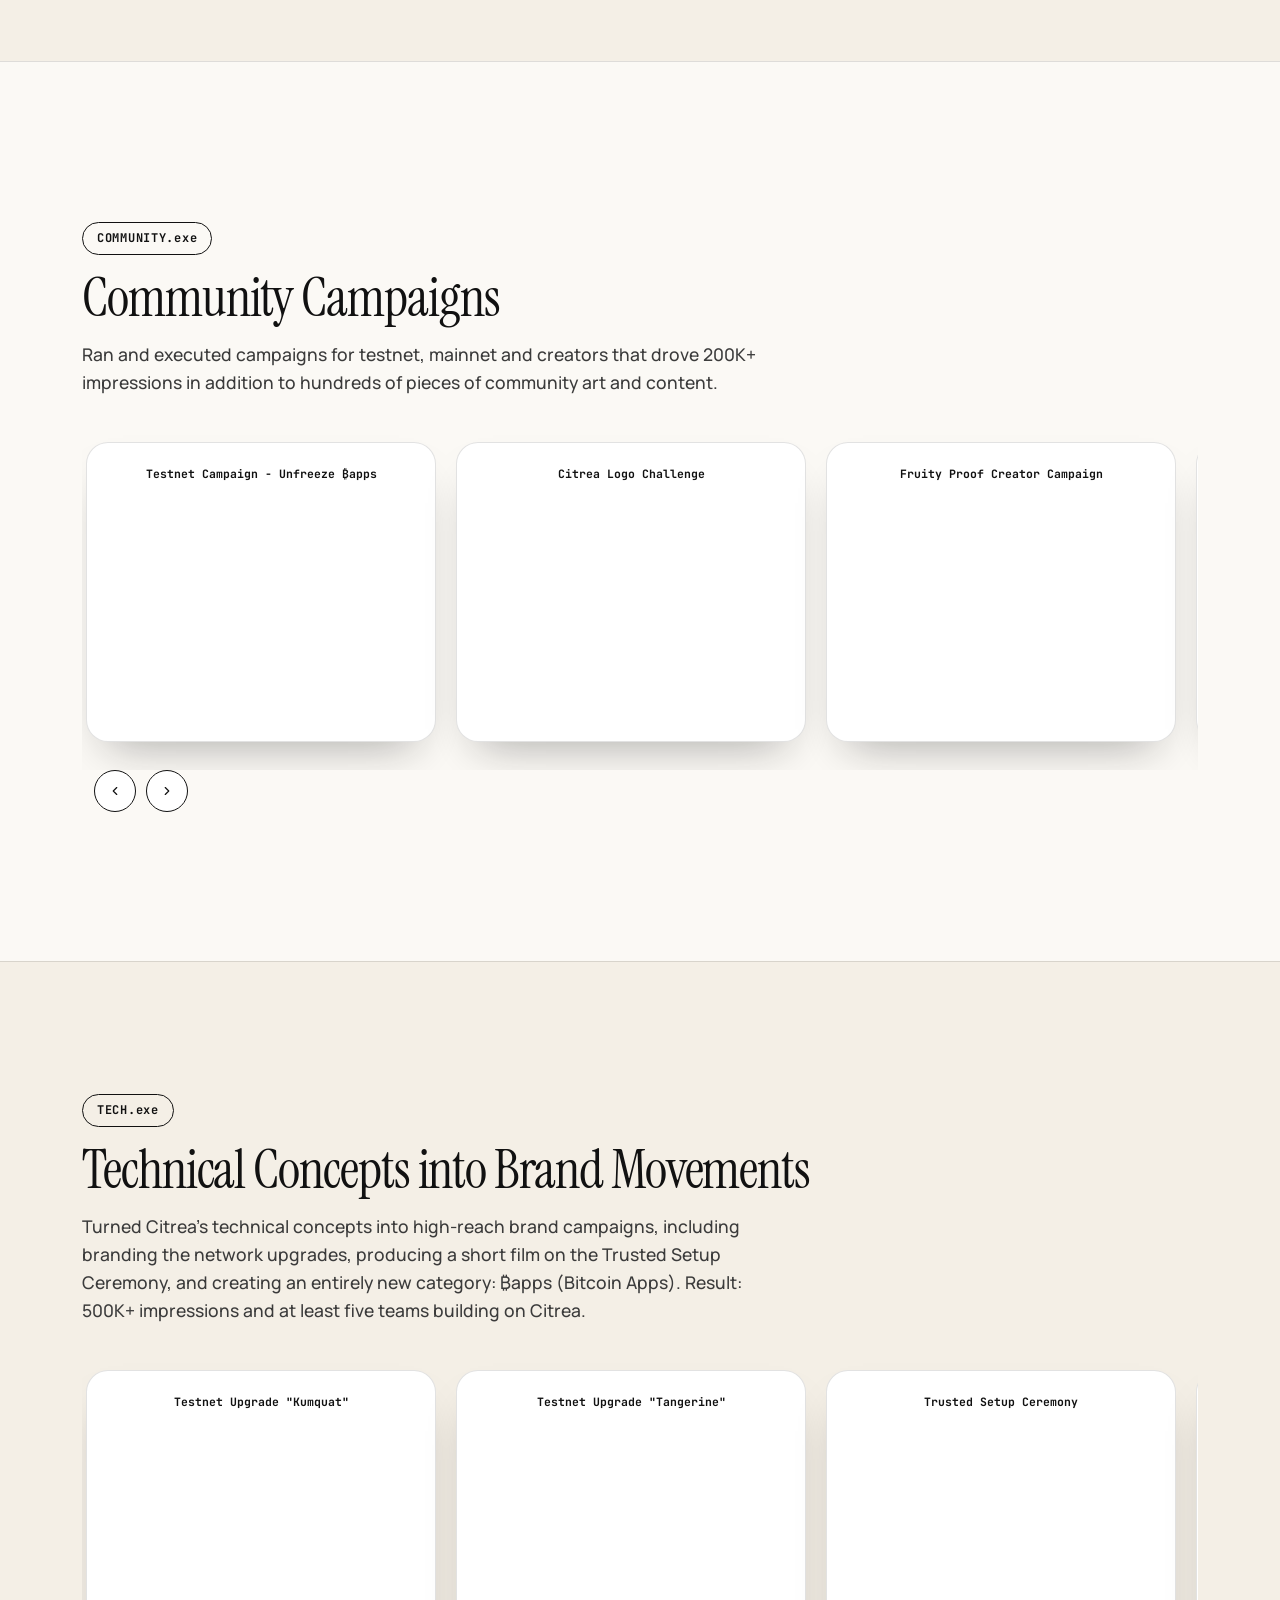
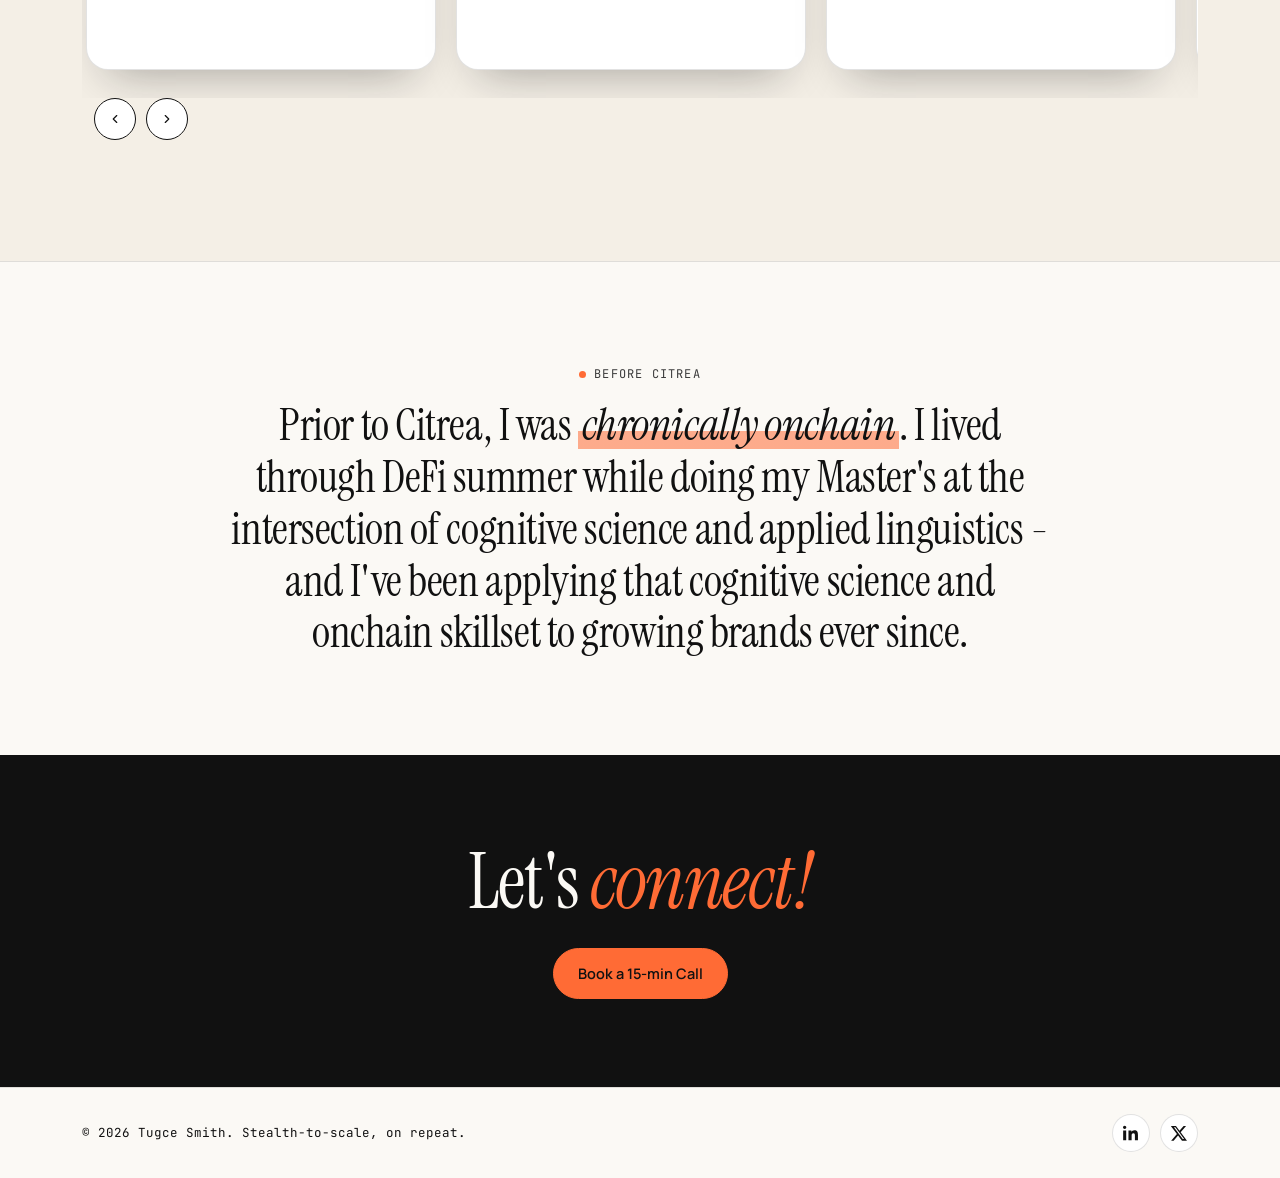
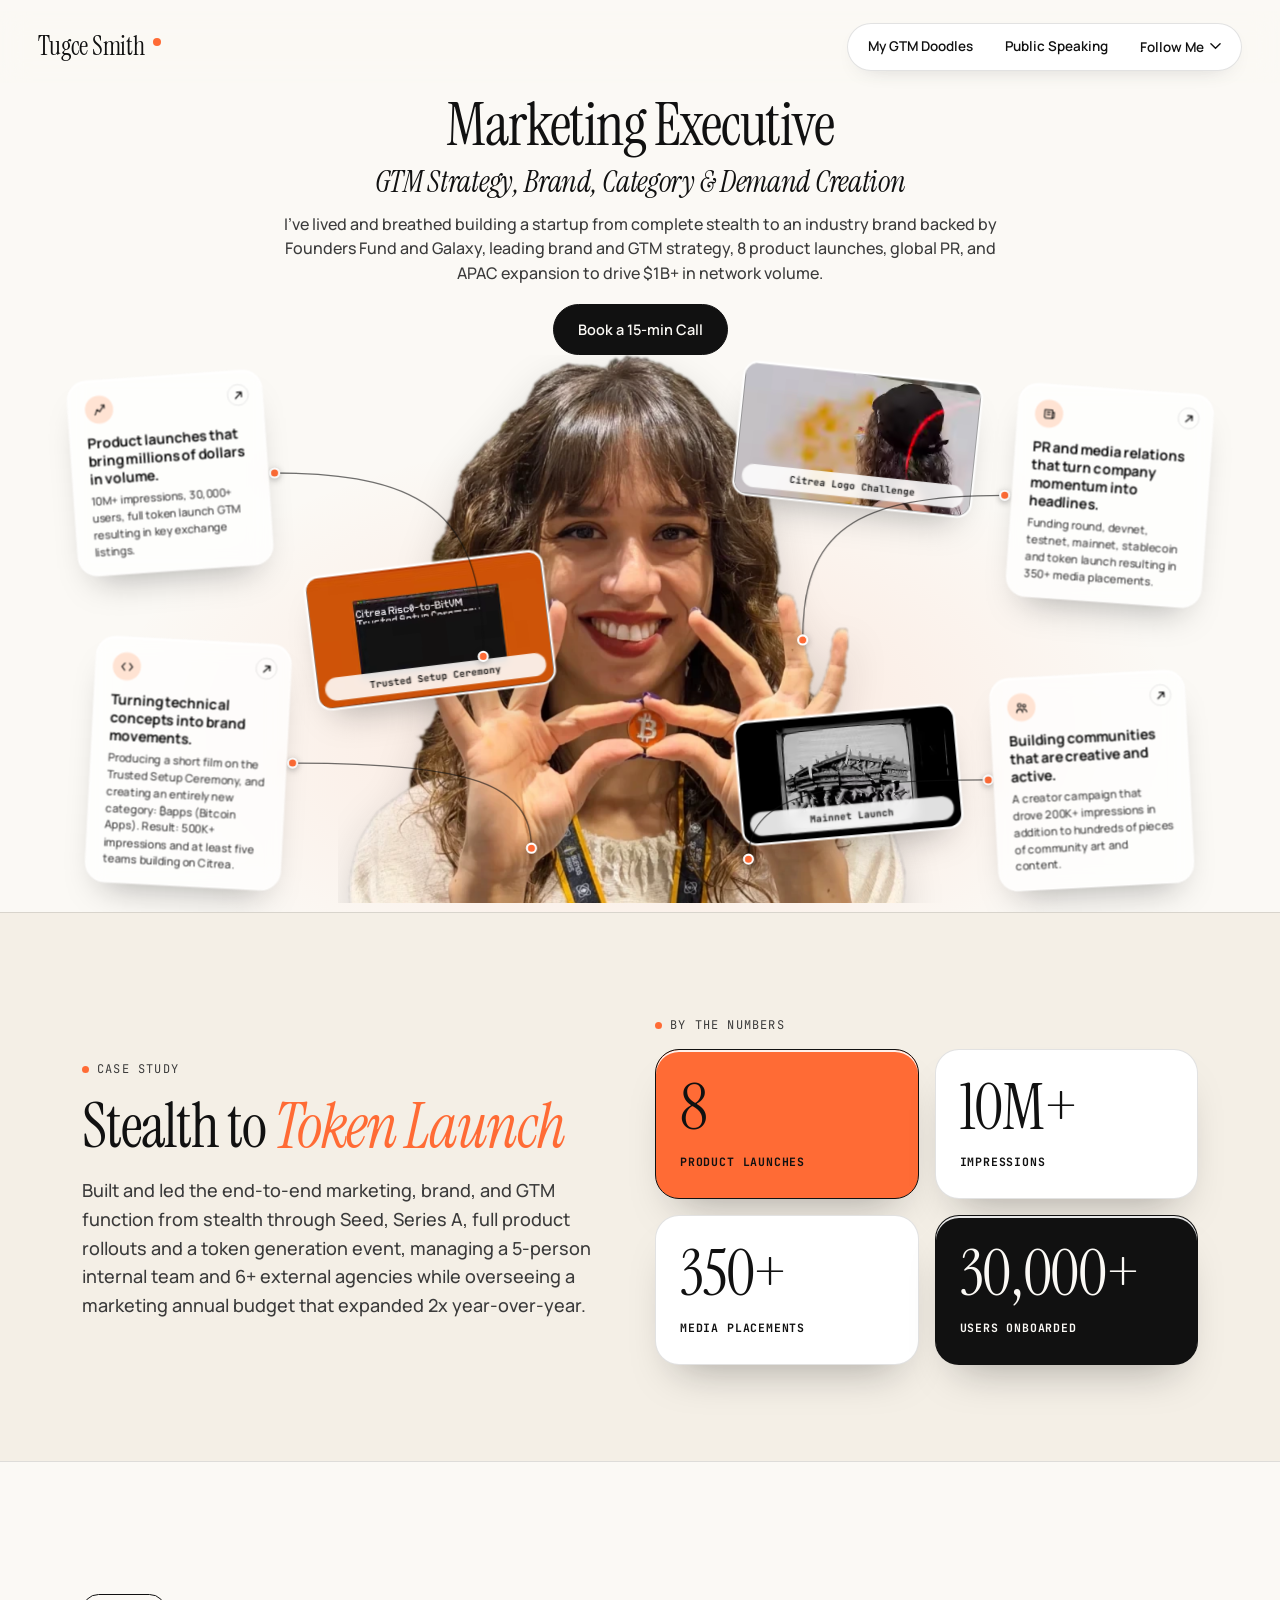
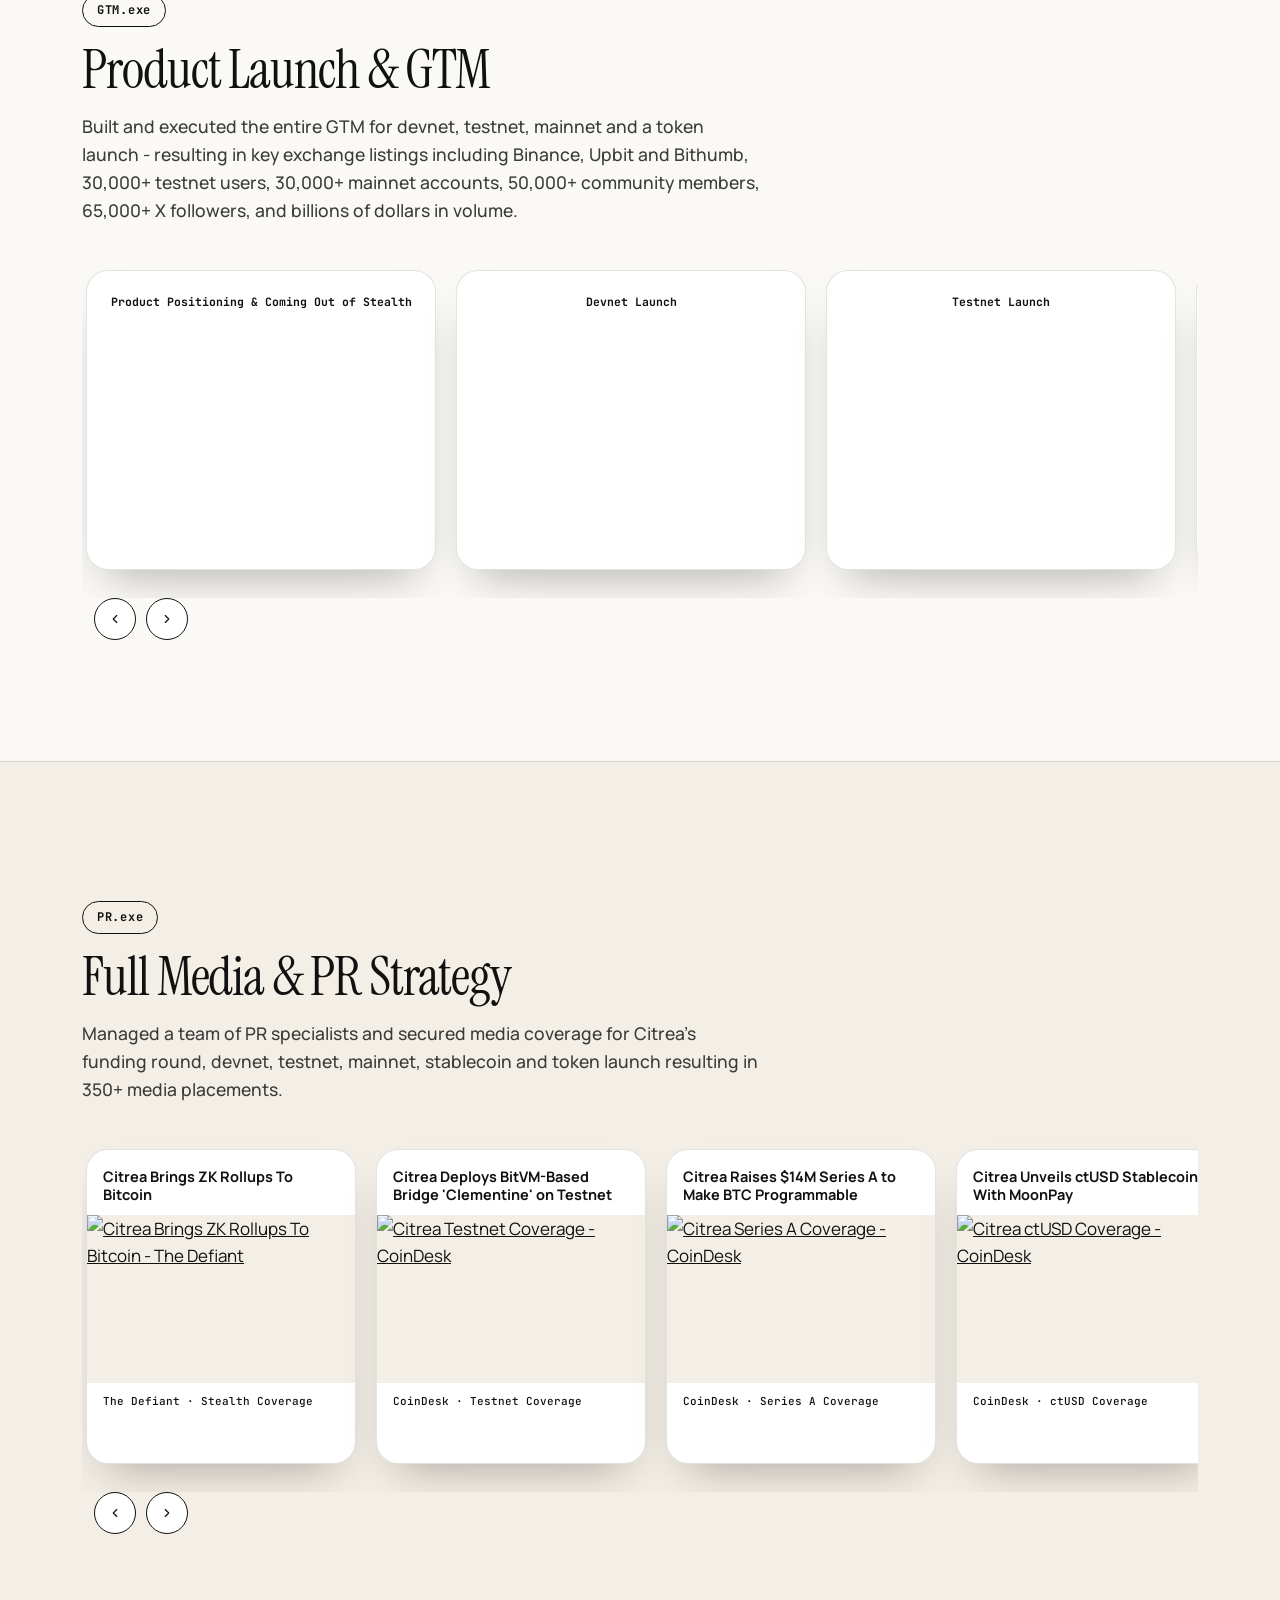
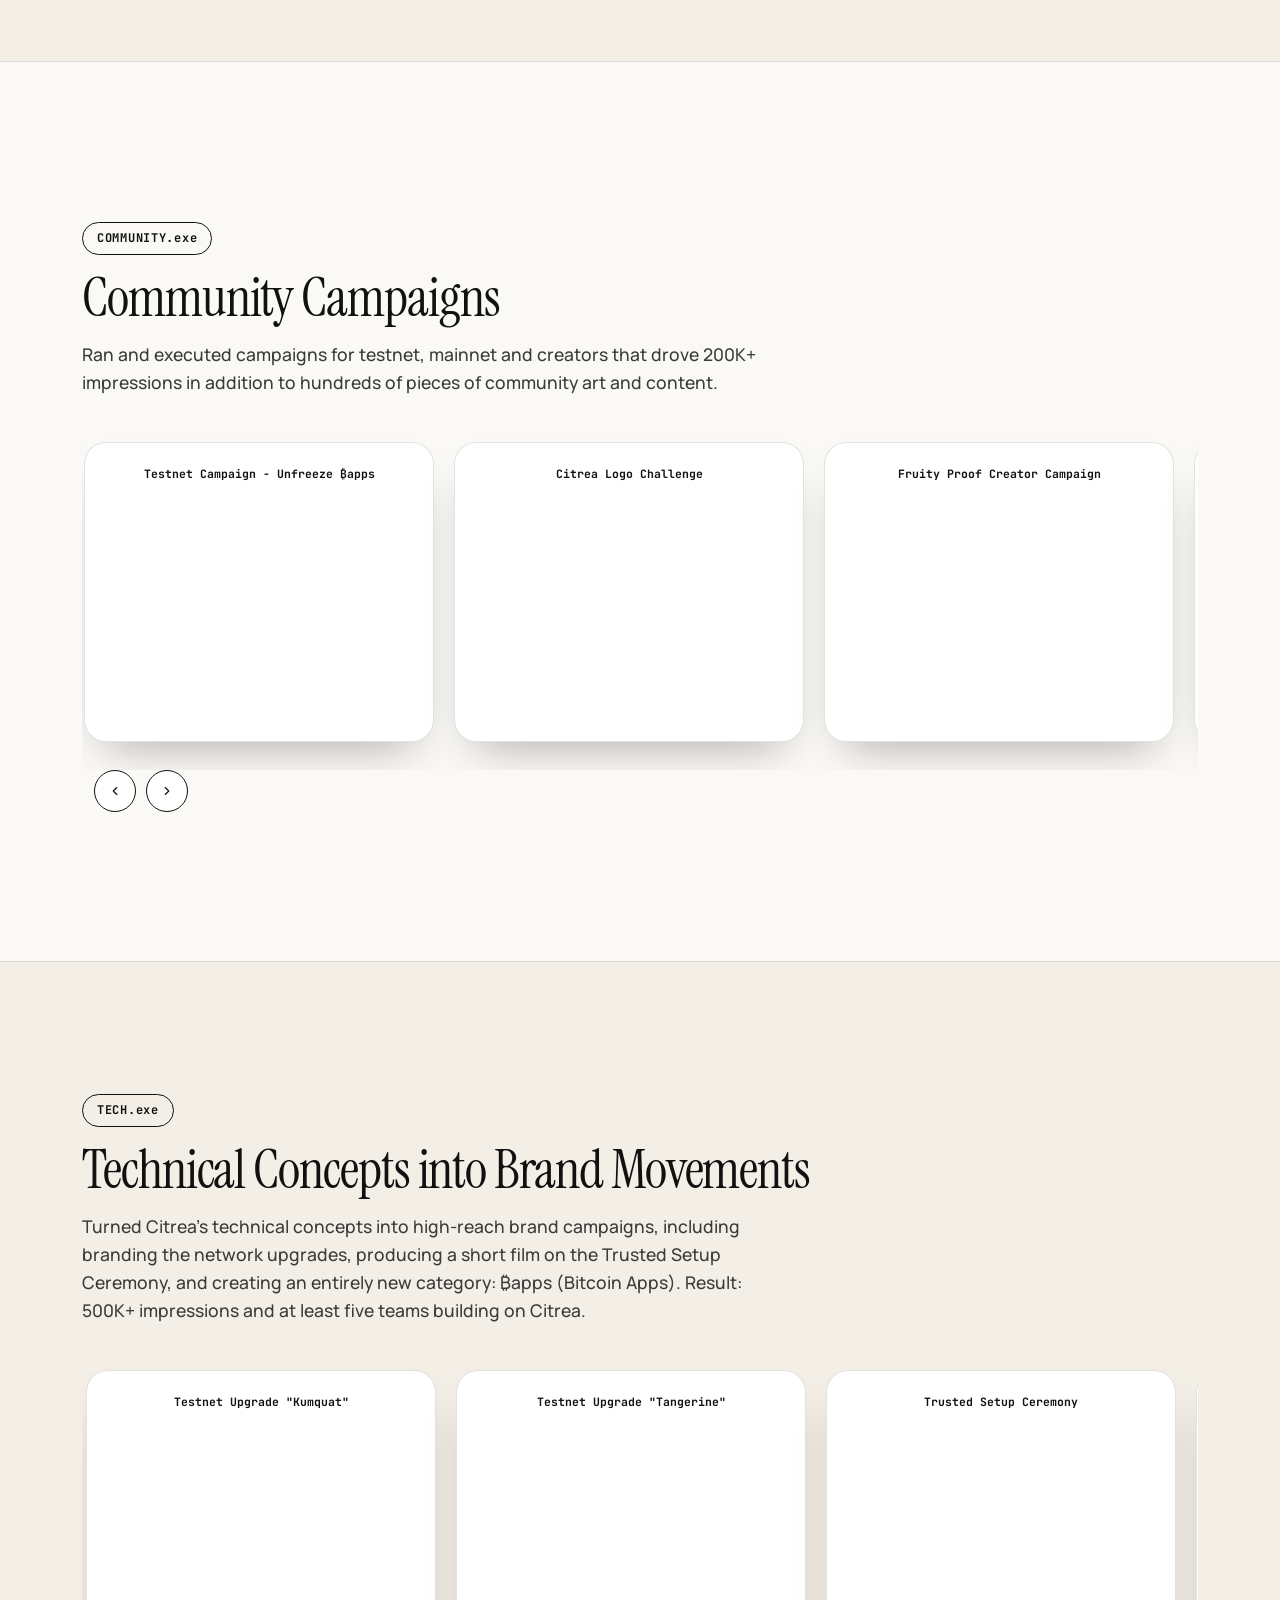
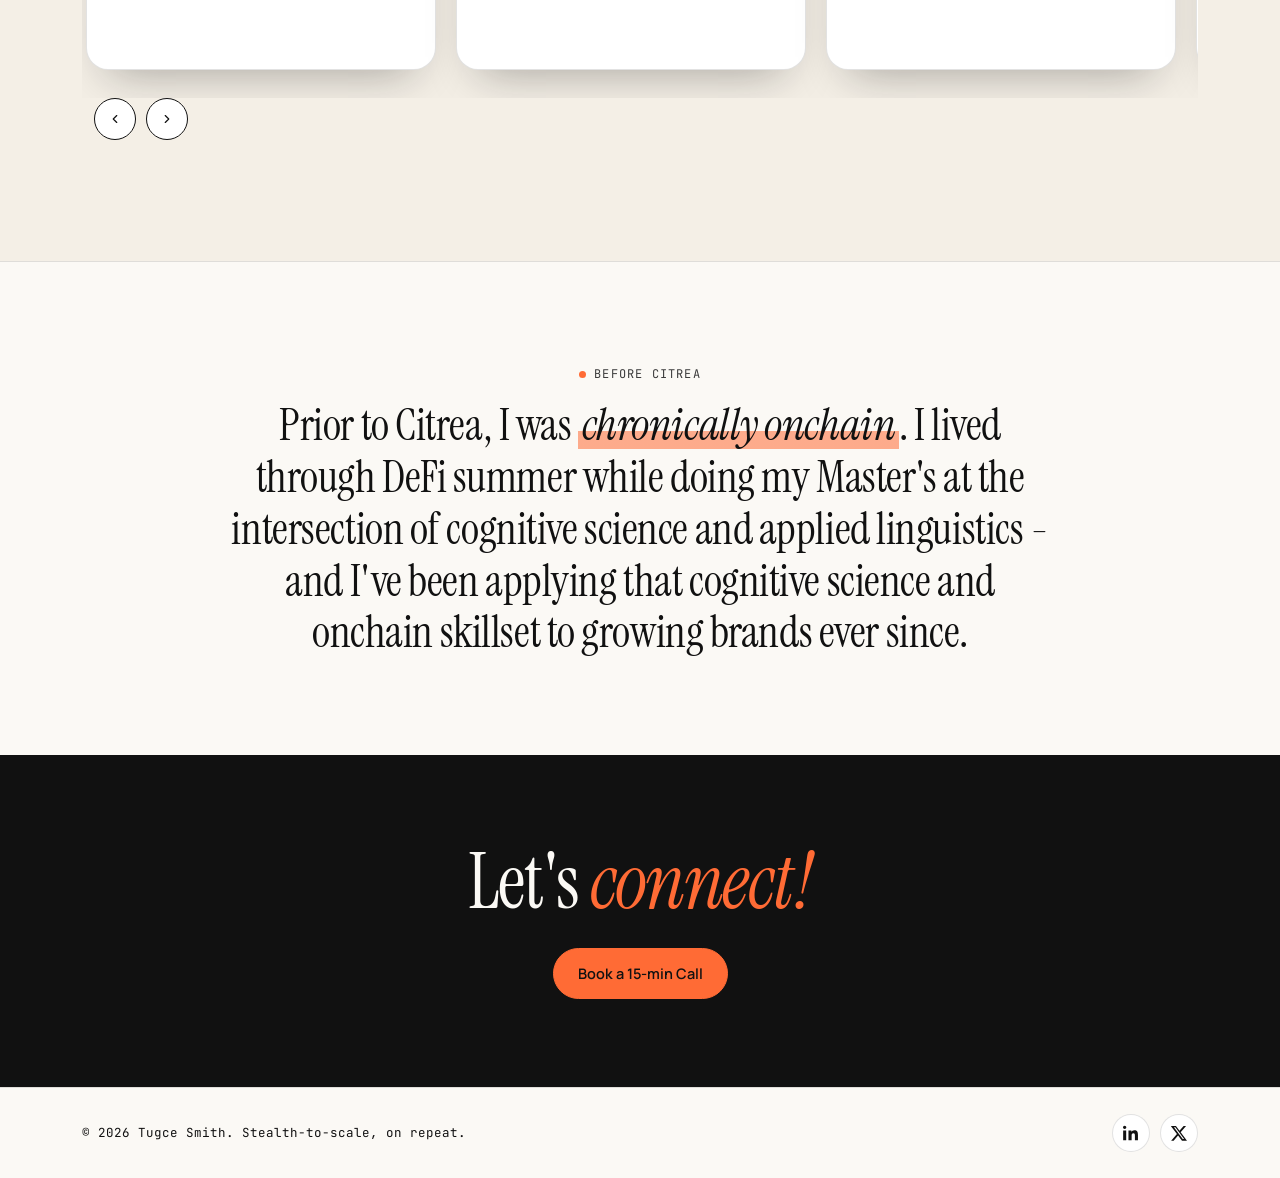
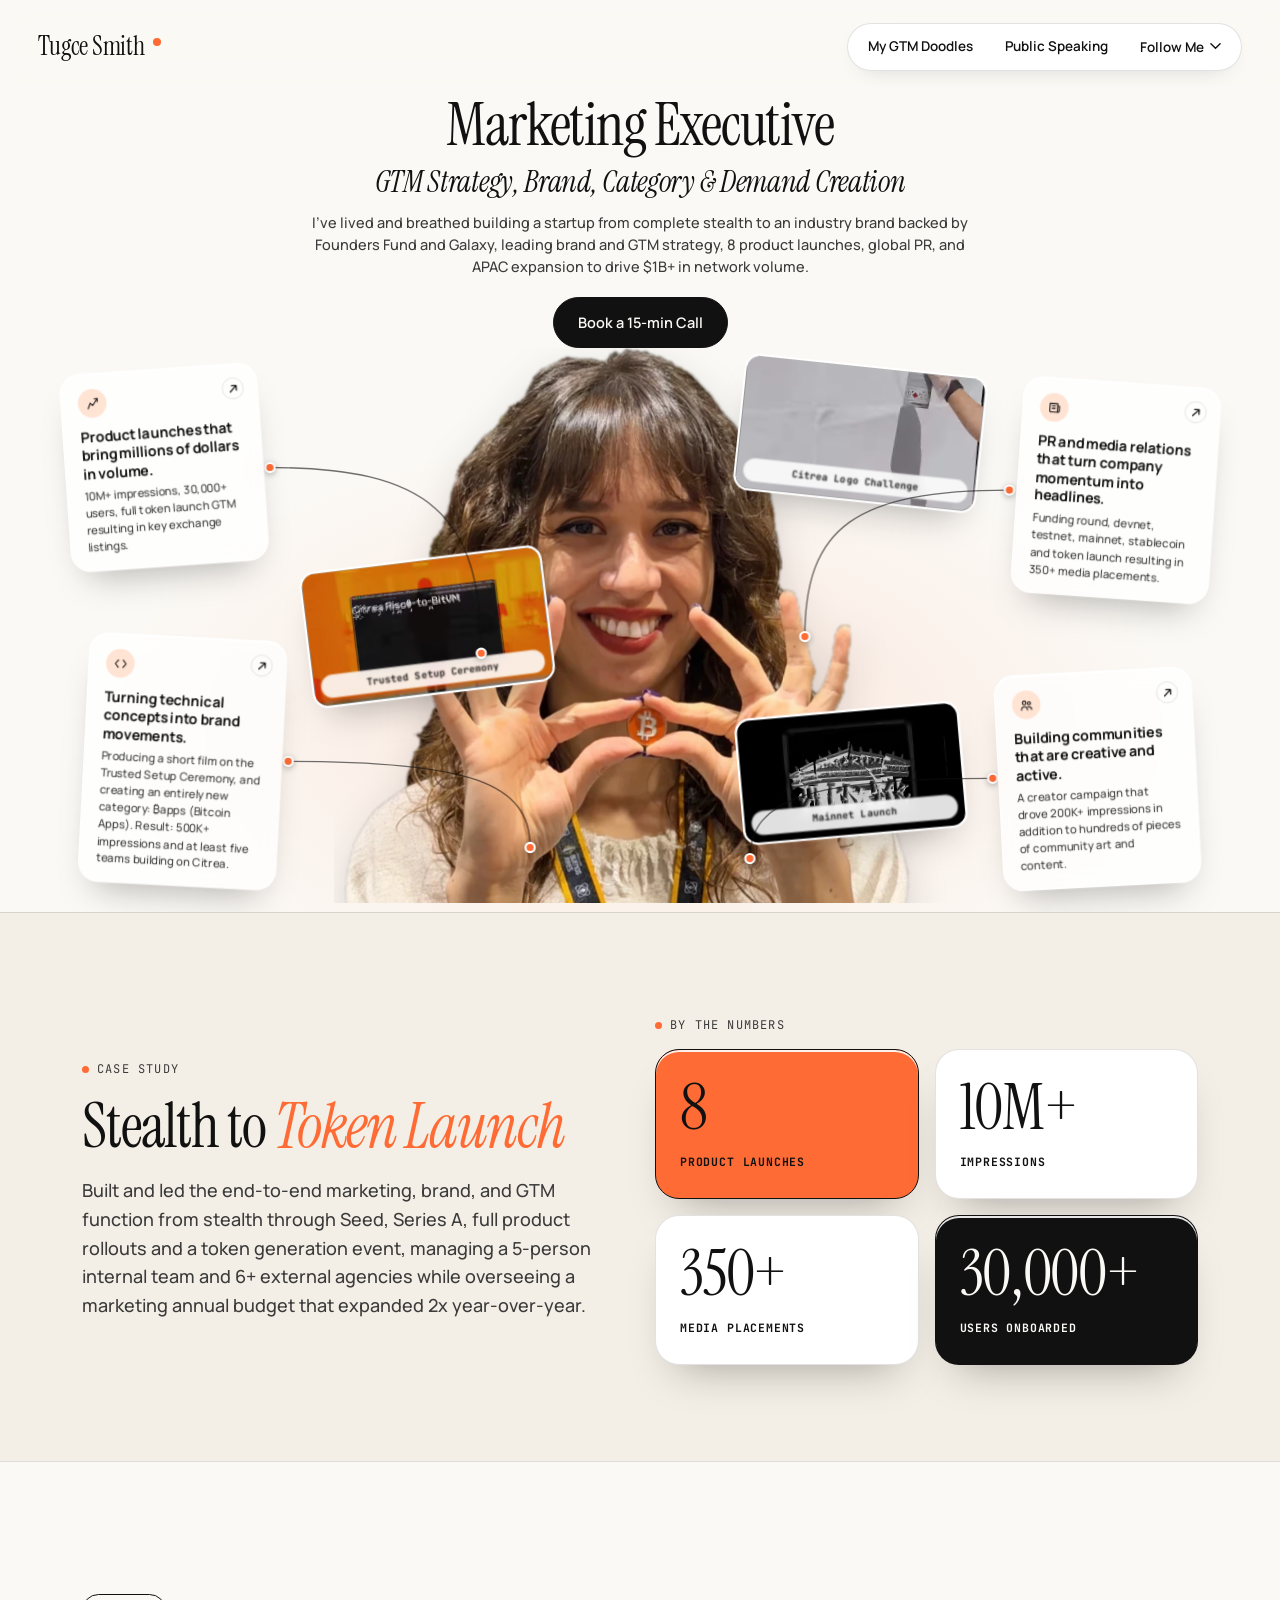
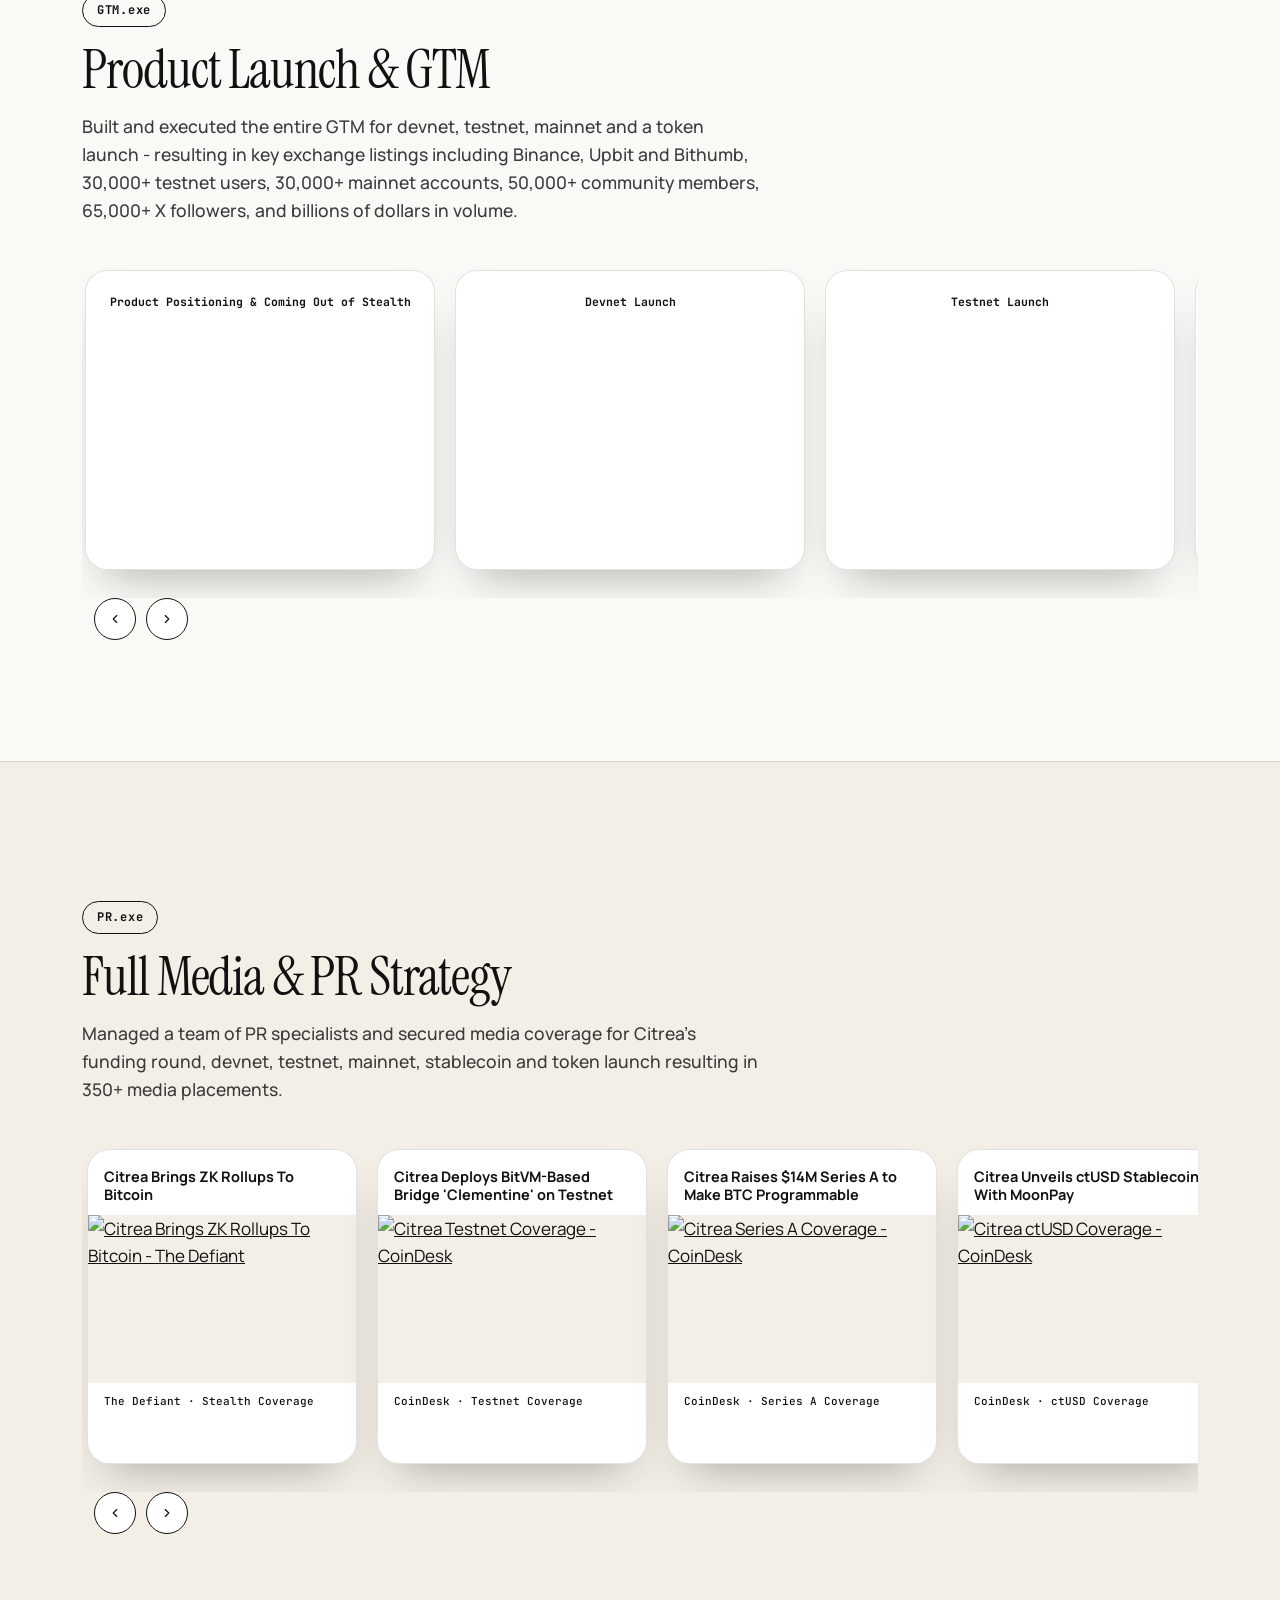
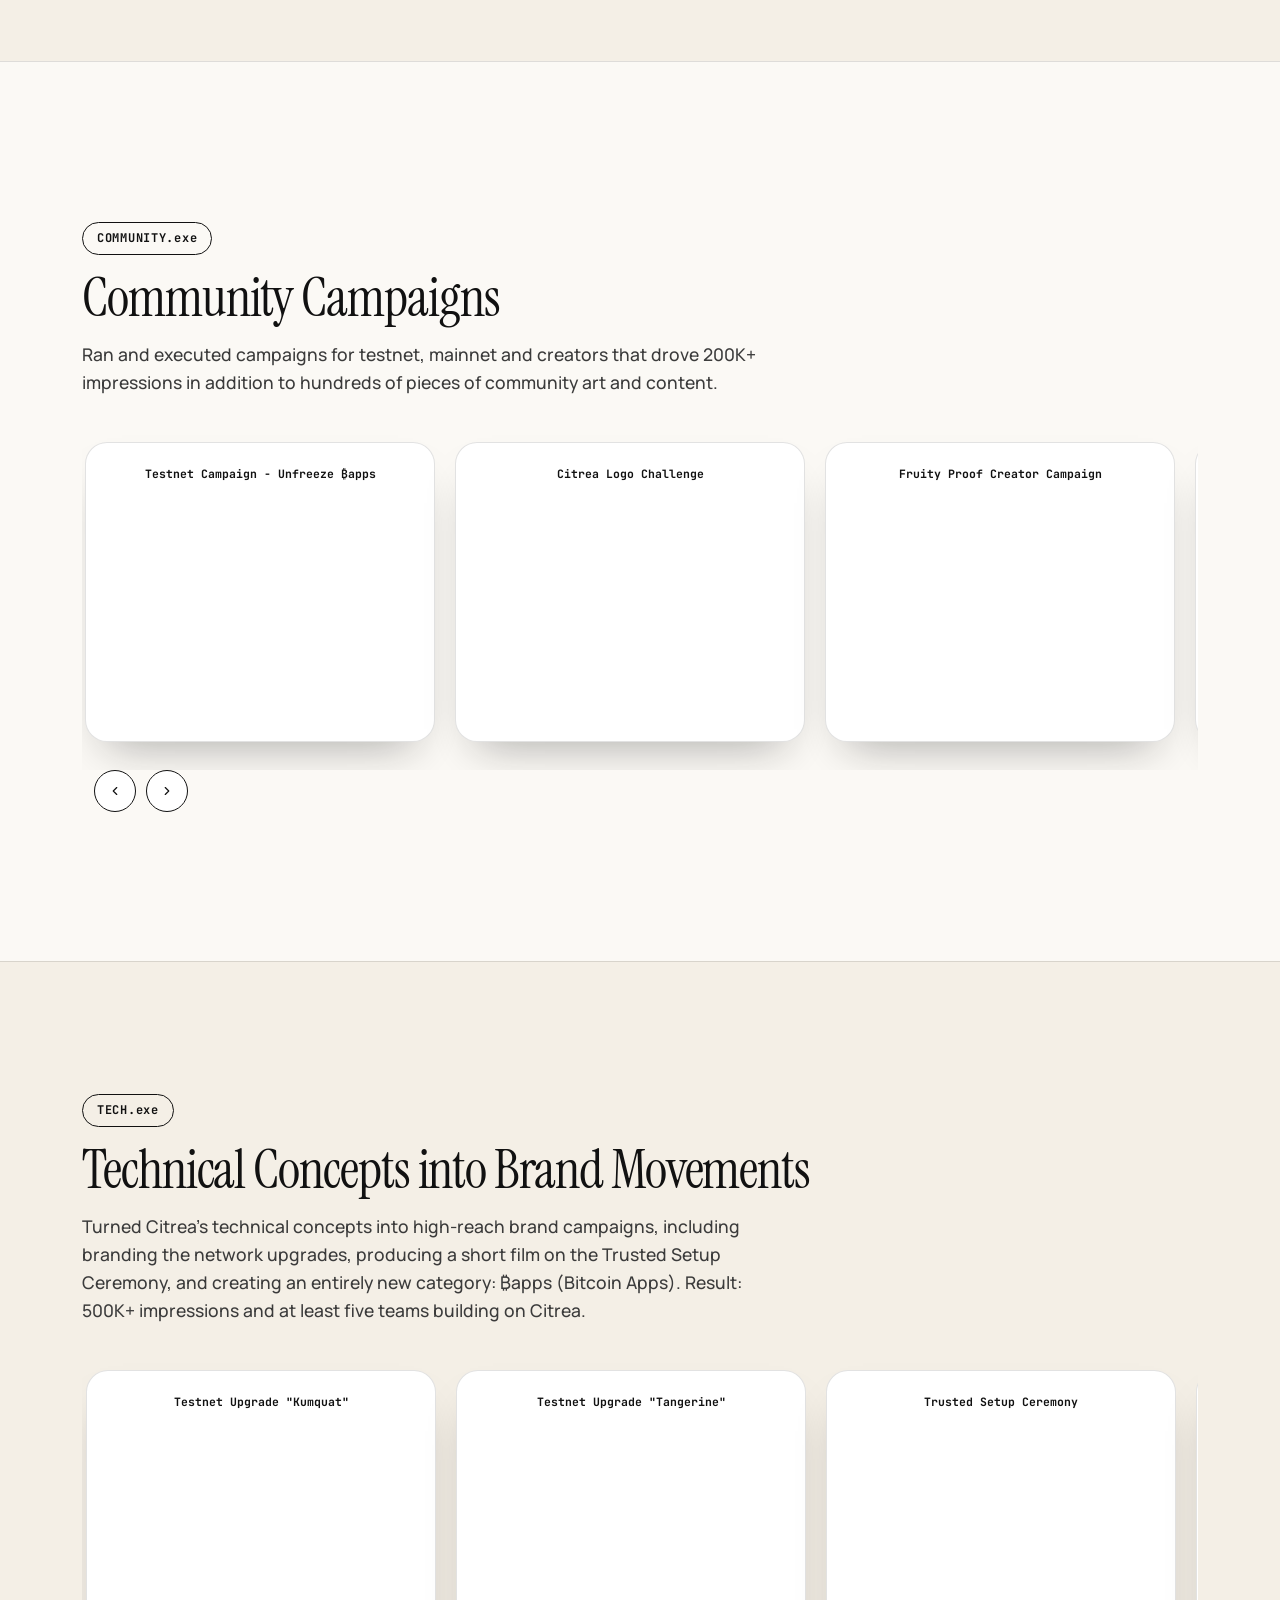
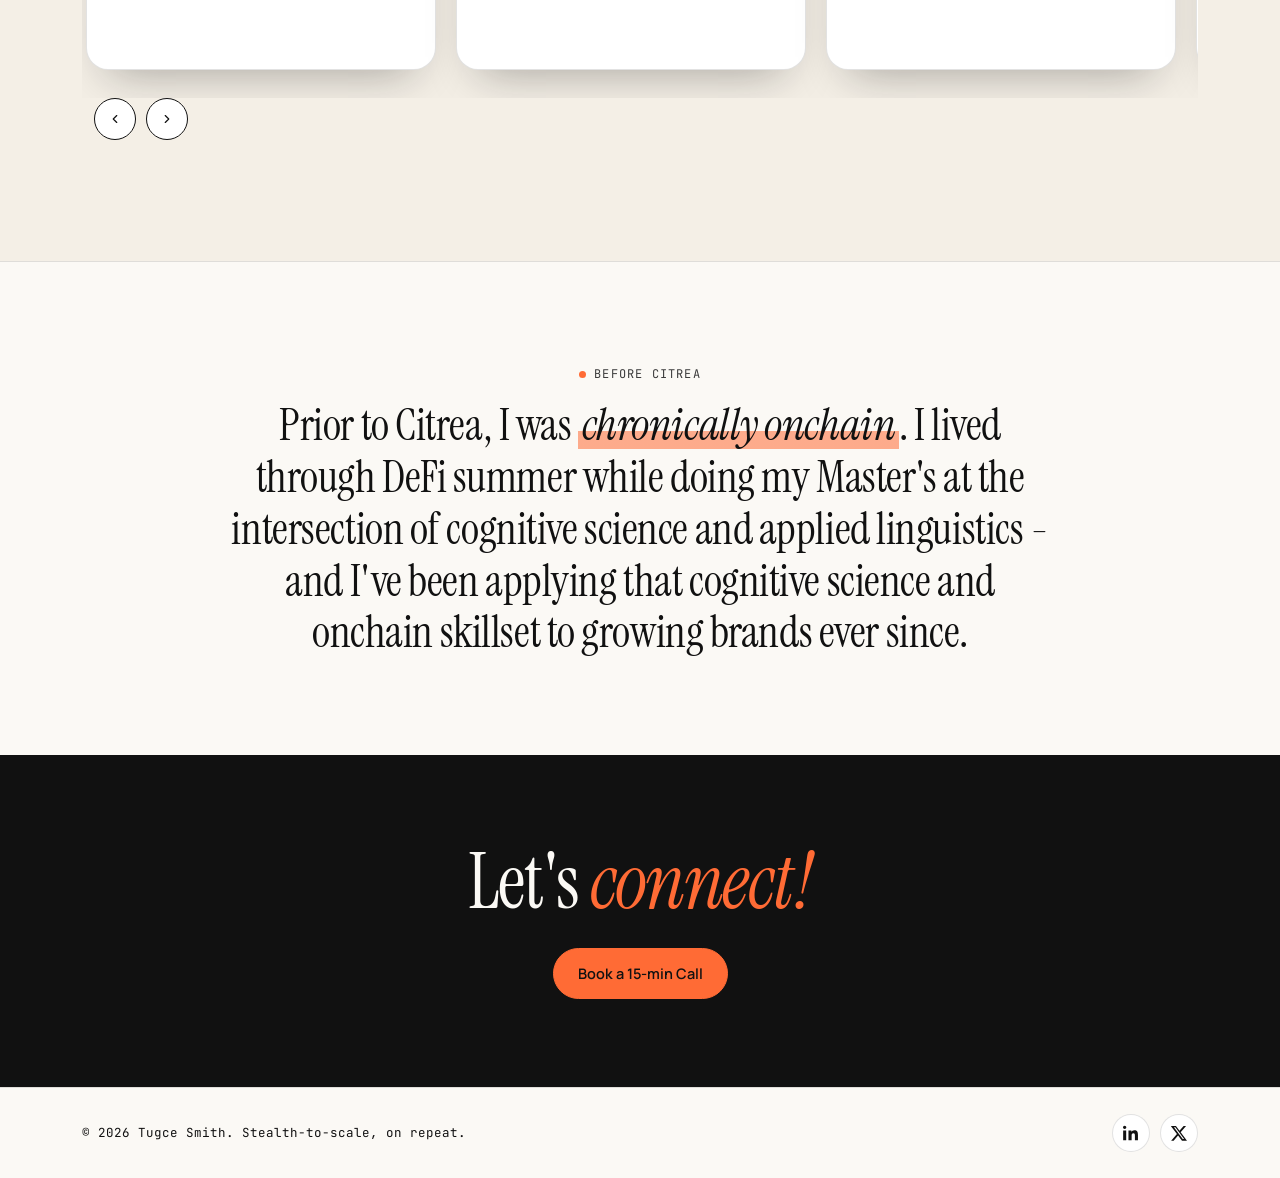
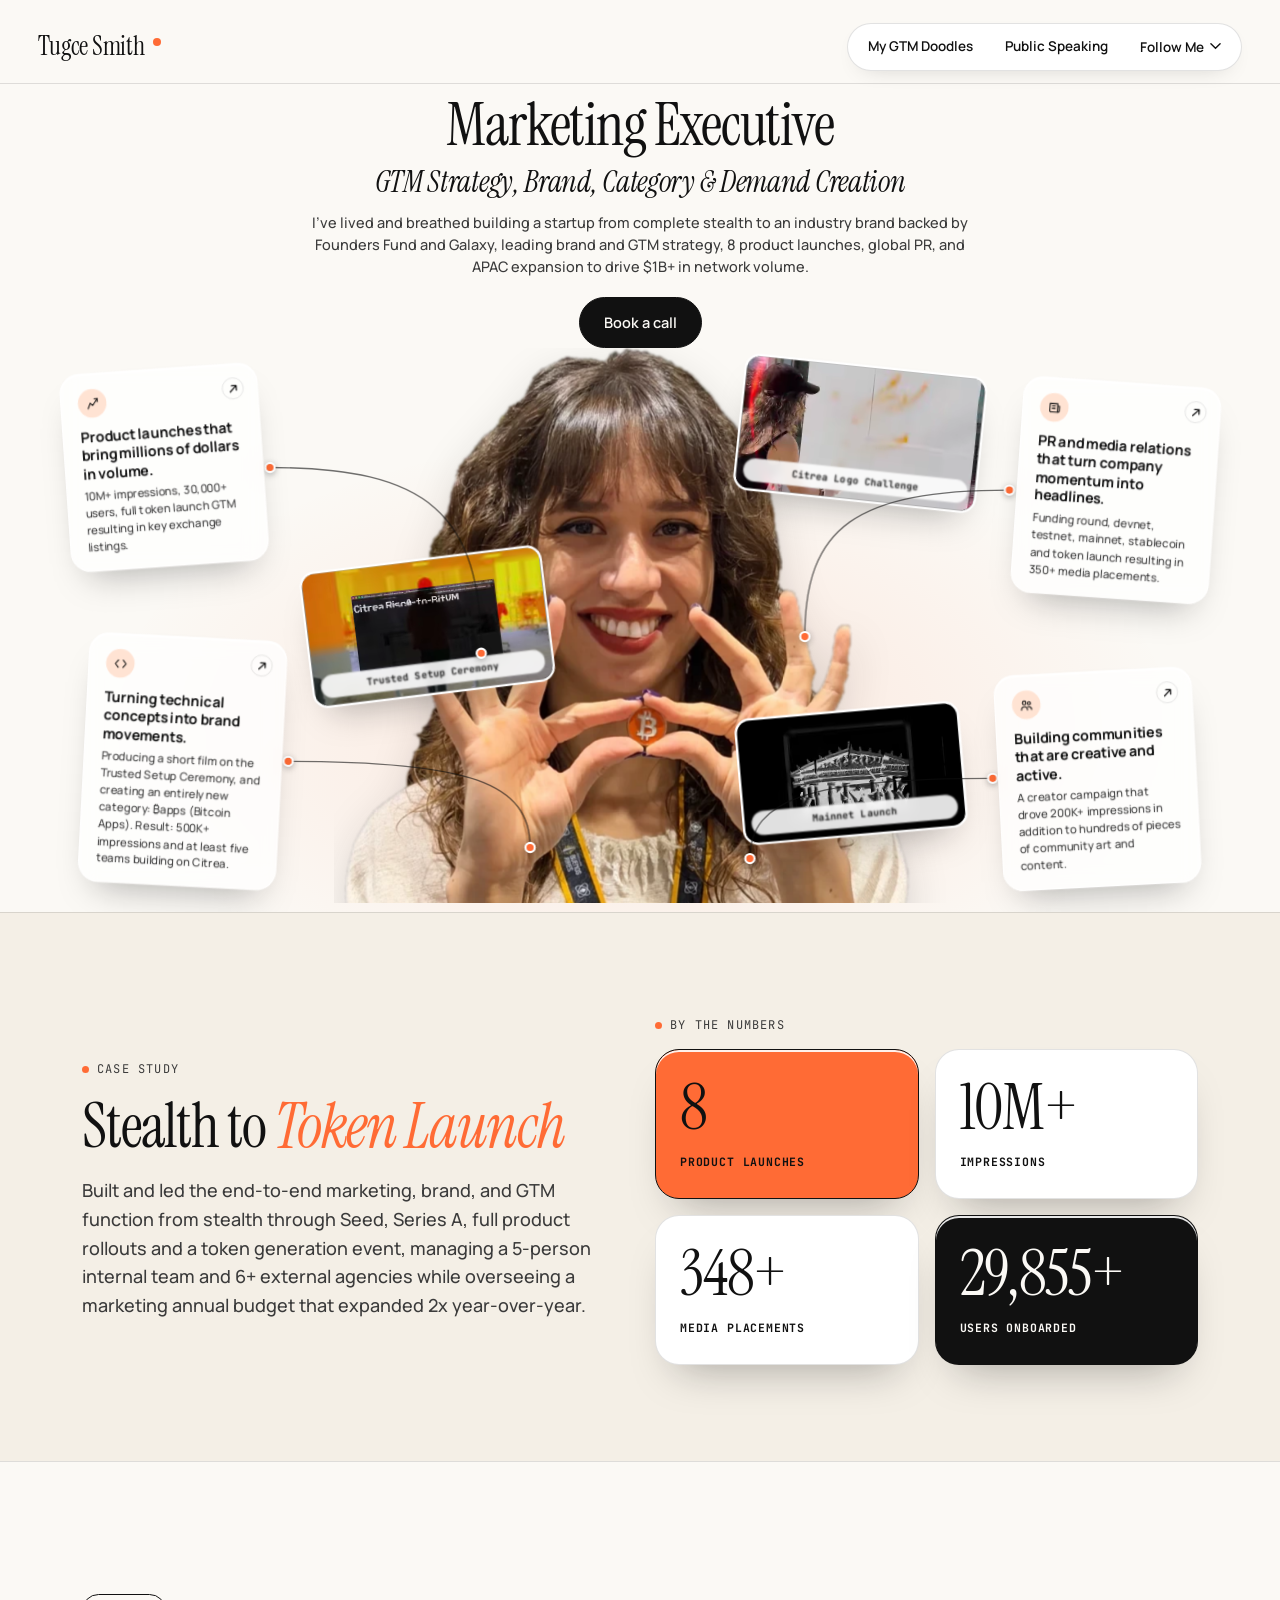
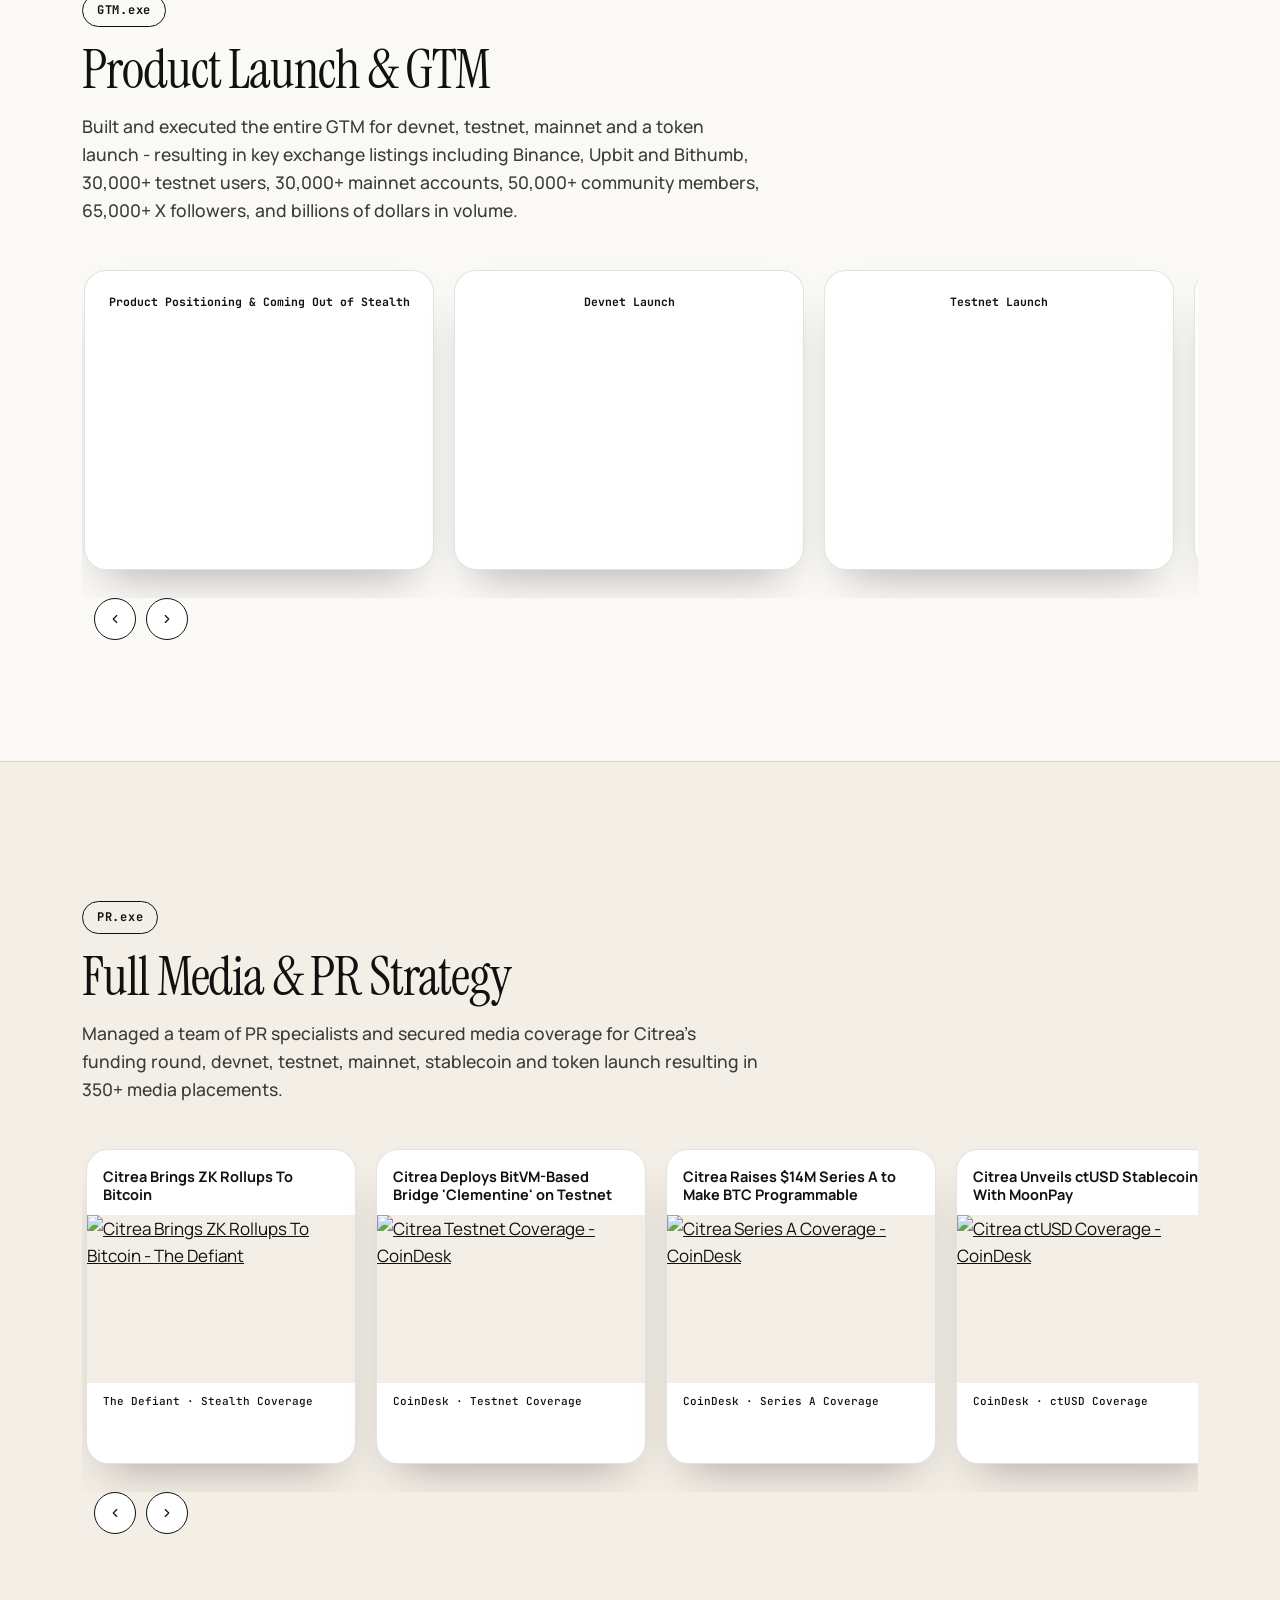
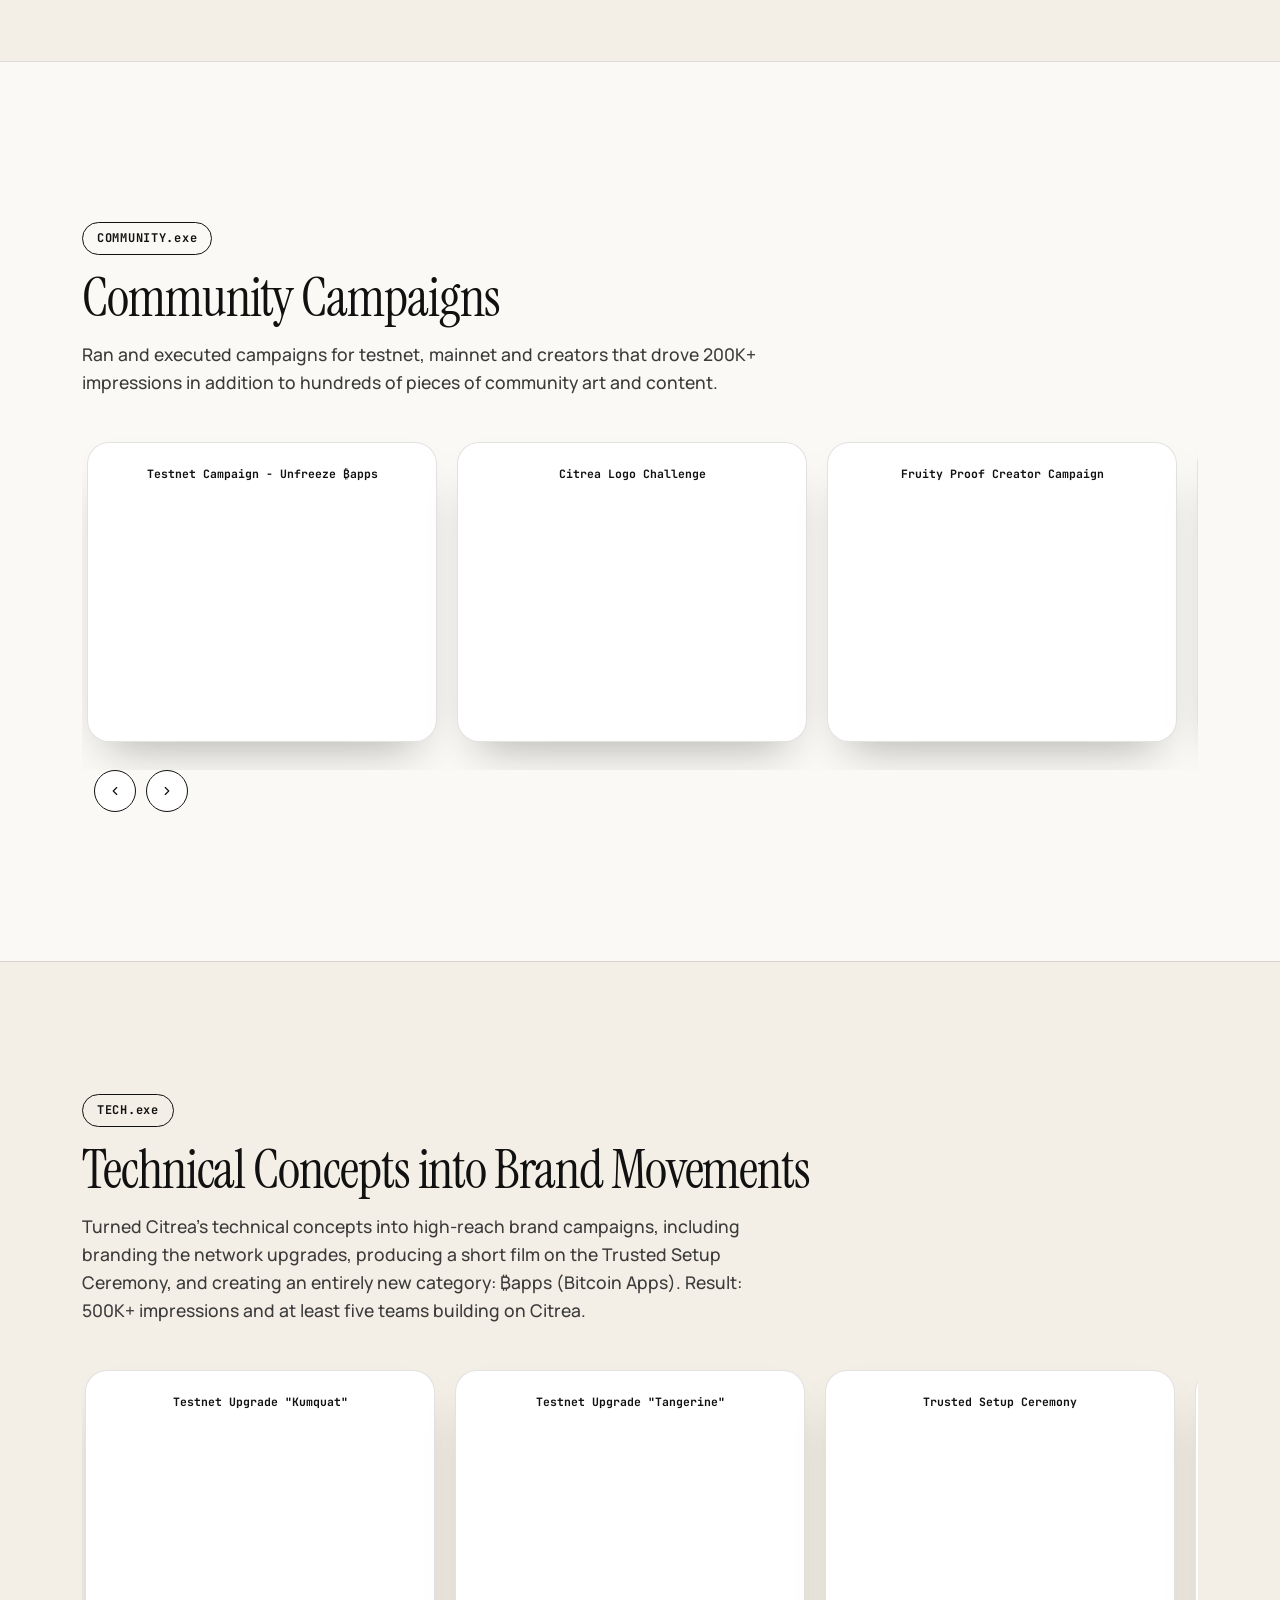
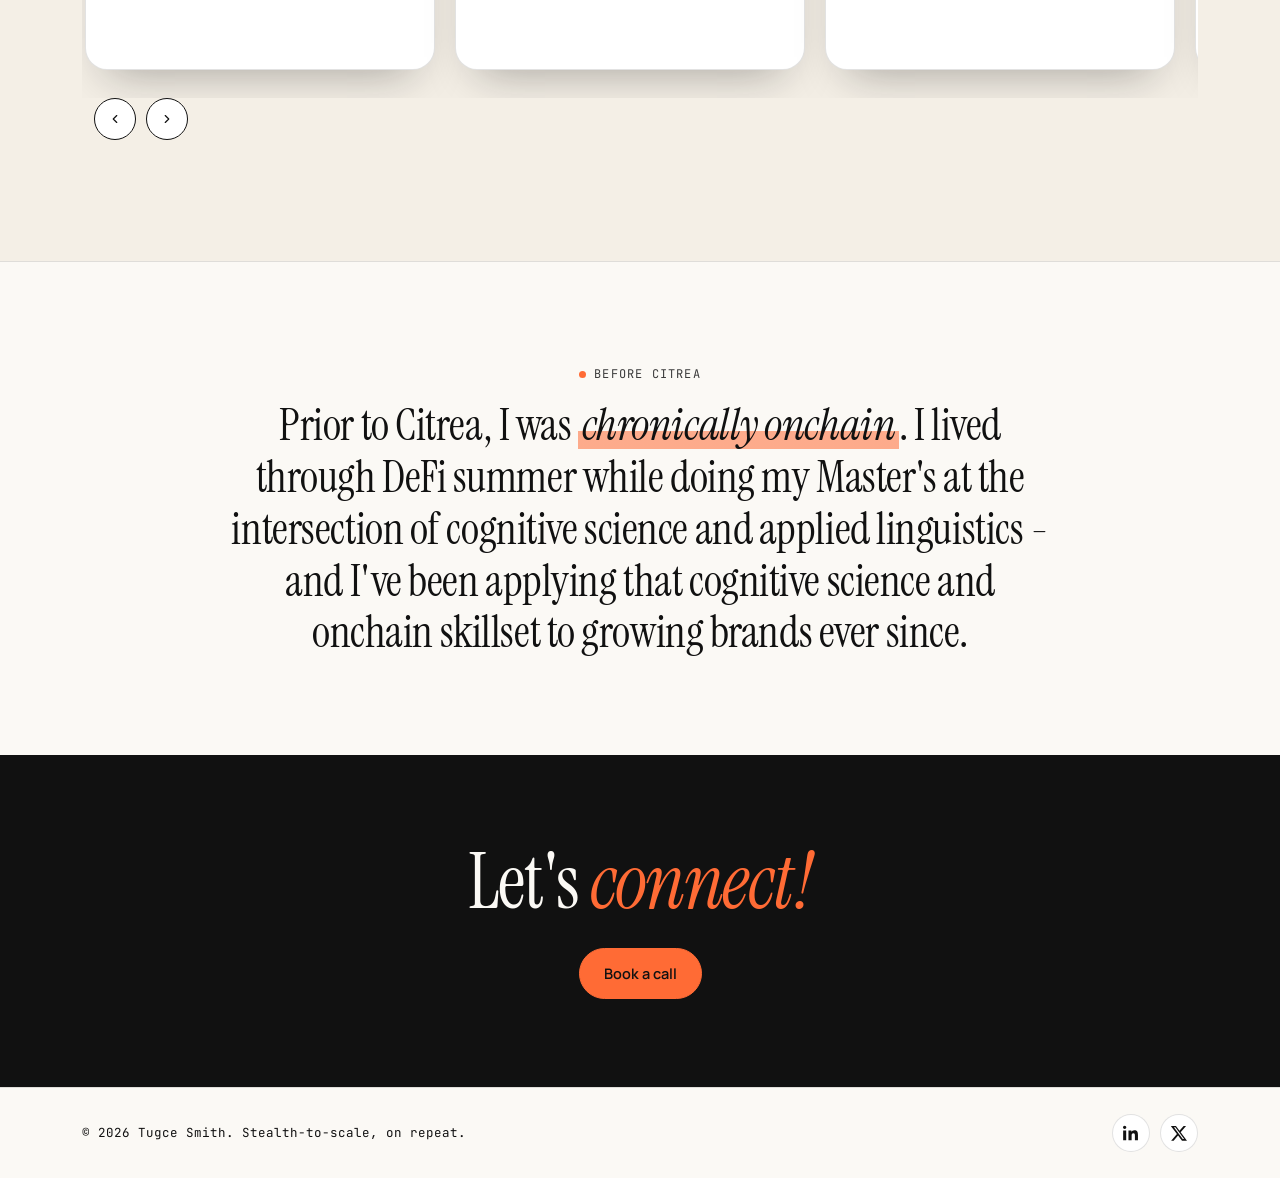
